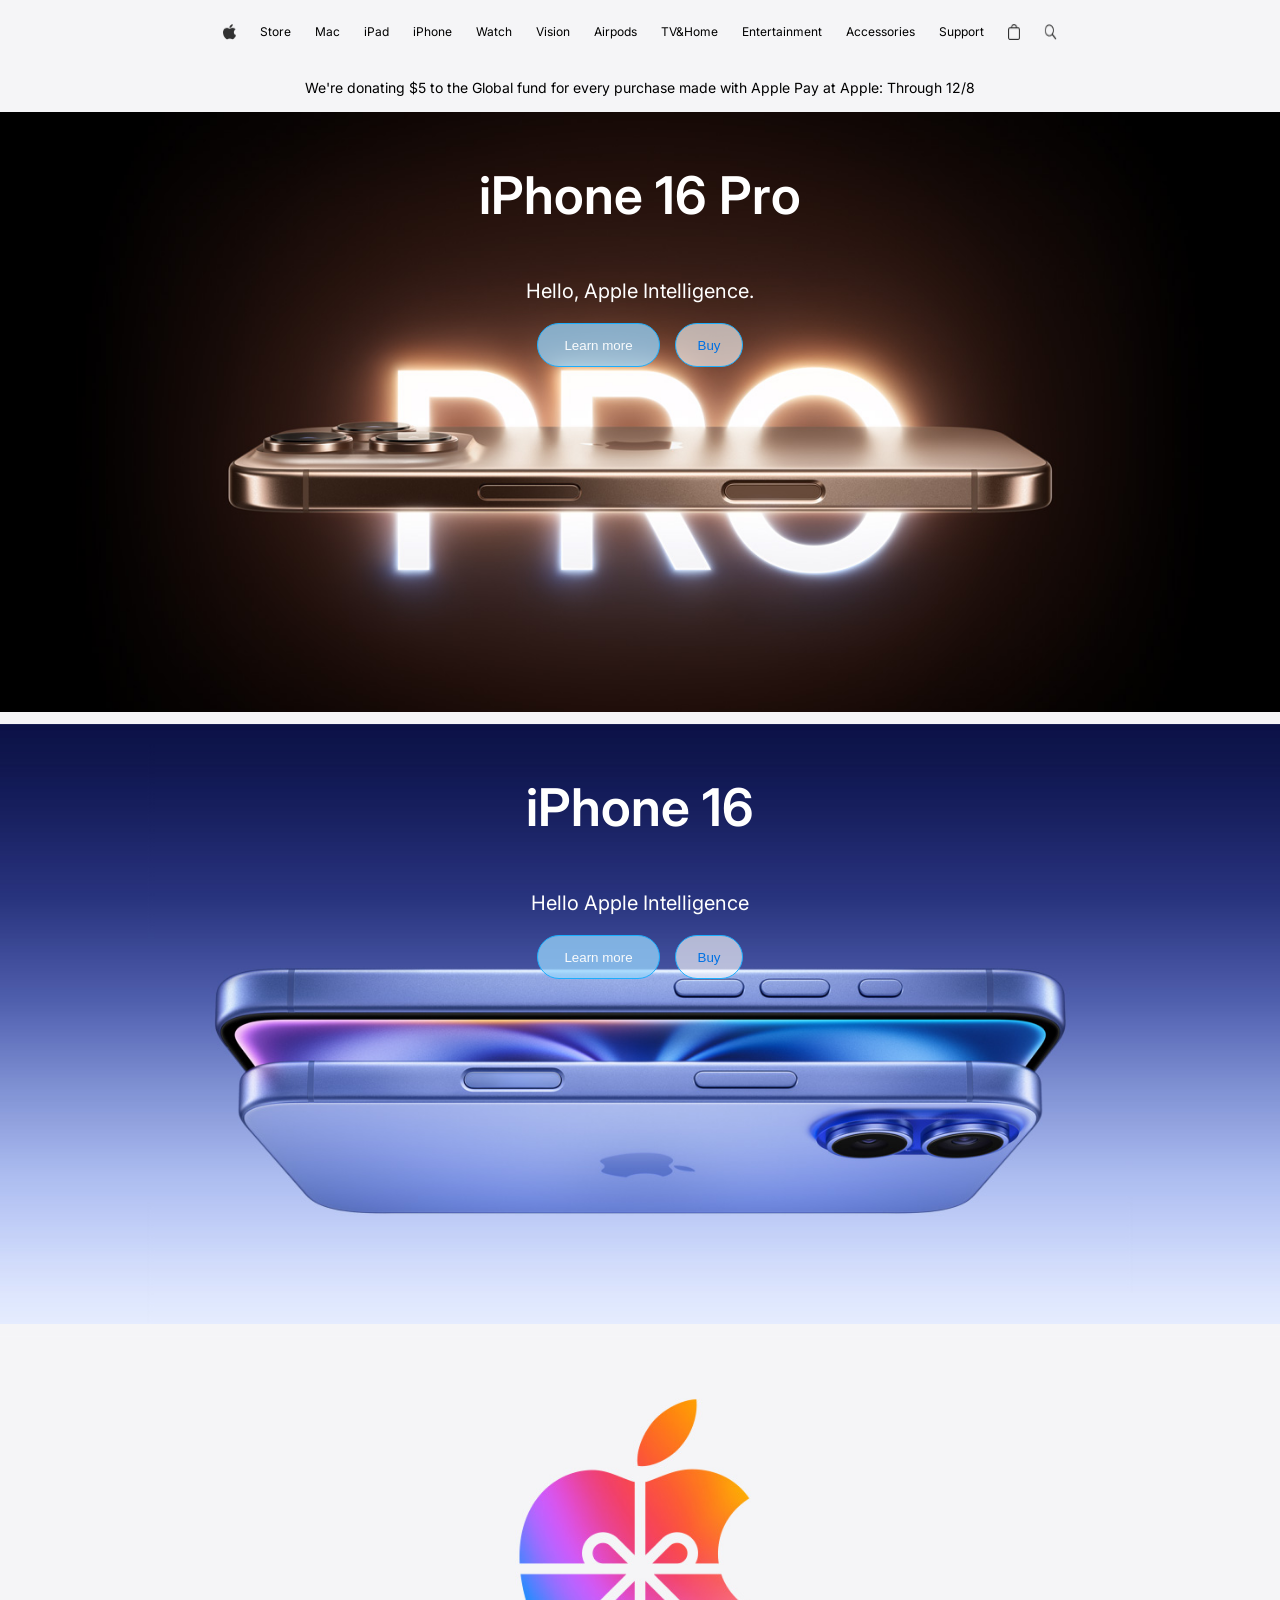
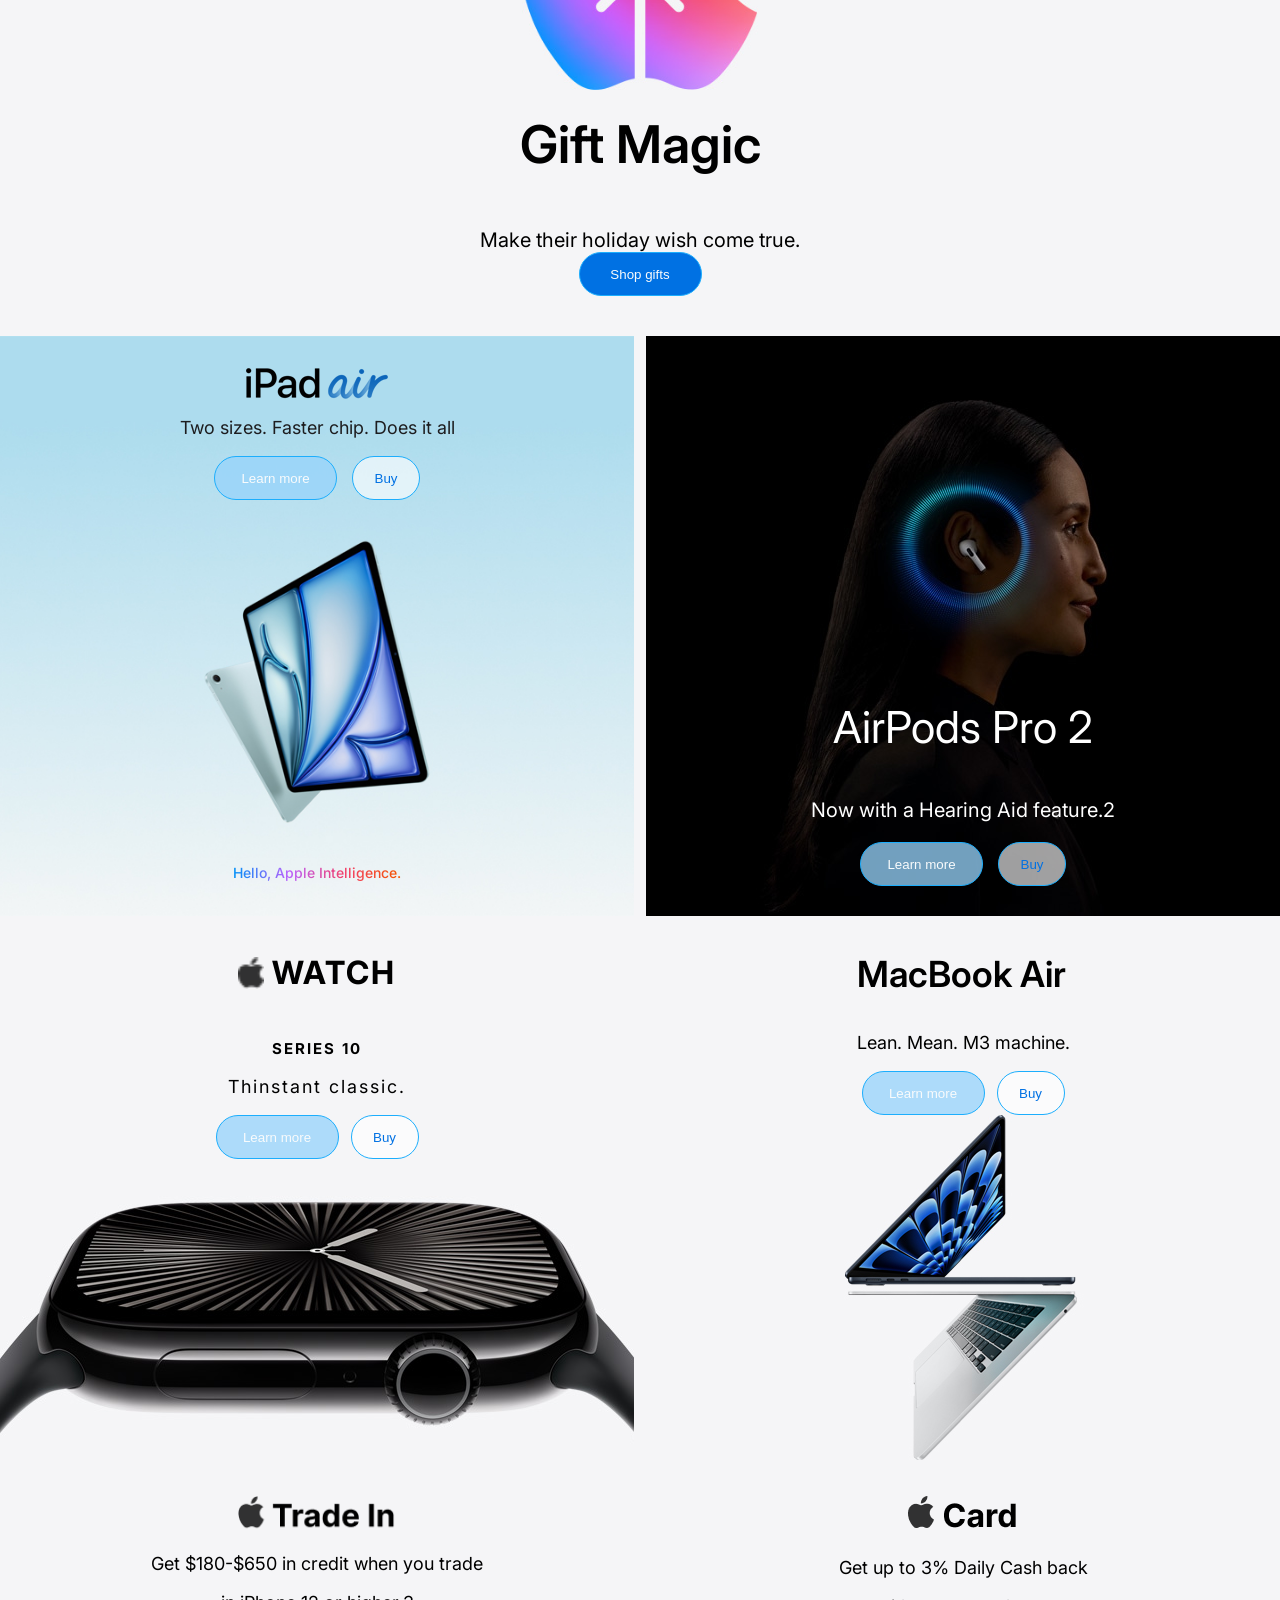
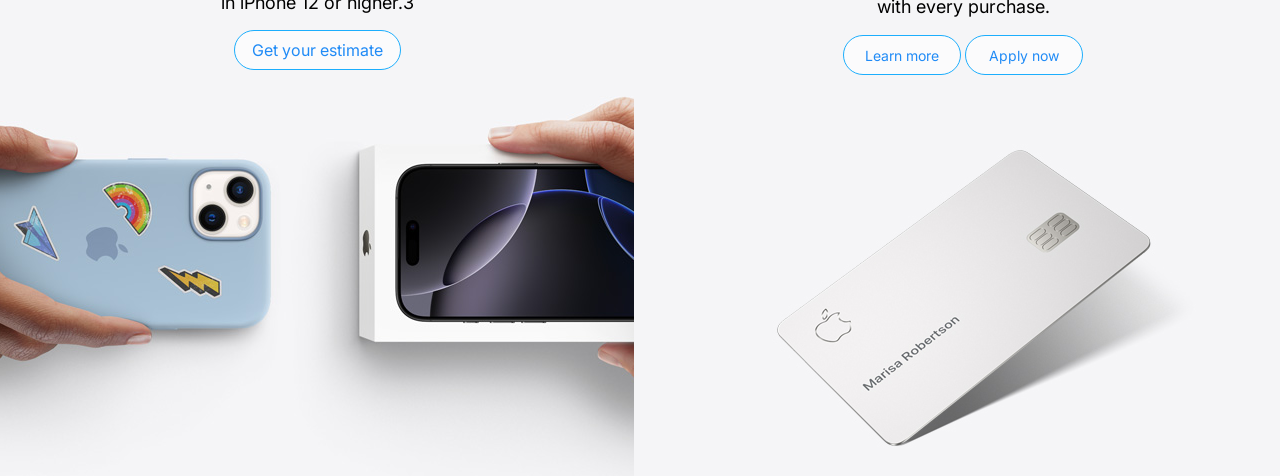
==== apple.html @ 01c6849f "first commit" ====
<!DOCTYPE html>
<html lang="en">
<head>
    <meta charset="UTF-8">
    <meta name="viewport" content="width=device-width, initial-scale=1.0">
    <title>Document</title>
    <link rel="stylesheet" href="./applestyle.css">
    <style>
        @import url('https://fonts.googleapis.com/css2?family=Inter:ital,opsz,wght@0,14..32,100..900;1,14..32,100..900&display=swap');
    </style>
</head>
<body>
    <div id="container">
        <div class="starara">
            <div class="header">
                <img src="./Vector (2).png" alt="" class="header-icons">
                <p>Store</p>
                <p>Mac</p>
                <p>iPad</p>
                <p>iPhone</p>
                <p>Watch</p>
                <p>Vision</p>
                <p>Airpods</p>
                <p>TV&Home</p>
                <p>Entertainment</p>
                <p>Accessories</p>
                <p>Support</p>
                <img src="./Vector (1).png" alt=""class="header-icons">
                <img src="./Vector.png" alt=""class="header-icons">
            </div>
            <div class="header second">
                <p>We're donating $5 to the Global fund for every purchase made with Apple Pay at Apple: Through 12/8</p>
            </div>
        </div>
        <div class="ip16pro">
            <div id="pro-text1">
                <p>iPhone 16 Pro</p>
                <p class="lil-text1">Hello, Apple Intelligence.</p>
            </div>
            <div class="buttons">            
                <button class="button learn">Learn more</button>
                <button class="button buy">Buy</button>
            </div>
        </div>
        <div class="iphone16">
            <div id="iphone-text">
                <p>iPhone 16</p>
                <p class="lil-text1">Hello Apple Intelligence</p>
            </div>
             <div class="buttons">            
                <button class="button learn">Learn more</button>
                <button class="button buy">Buy</button>
            </div>
        </div>
        <div class="gift-apple">
            <div id="gif-text">
                <p>Gift Magic</p>
                <p class="lil-text1">Make their holiday wish come true.</p>
            </div>
            <div class="buttons">
                <button class="button shop">Shop gifts</button>
            </div>
        </div>
        <div class="two-backs">
            <div class="ipadair1">
                <div class="ipadair2">
                    <img src="./82056e736323cf0572d699bc8aa4af98525a979a.png" alt="" id="ipadair-pic">                    
                    <p class="padair-text">Two sizes. Faster chip. Does it all</p>
                </div>
                <div class="buttons detail1">            
                    <button class="button learn">Learn more</button>
                    <button class="button buy">Buy</button>
                </div>
                <div class="padair-text colorful">
                    <p>Hello, Apple Intelligence.</p>
                </div>
            </div>
            <div class="airpod-pro2">
                <div class="pod text">
                    <p>AirPods Pro 2</p>
                    <p class="lil-text1">Now with a Hearing Aid feature.2</p>
                </div>
                <div class="buttons airpod">            
                    <button class="button learn">Learn more</button>
                    <button class="button buy">Buy</button>
                </div>
            </div>
        </div>
        <div class="twobacks2">
            <div class="watch1">
                <div class="watch-text">
                    <div class="watch-header-text">
                        <img src="./Vector (2).png" alt="" class="watch-icon">
                        <p class="watch-bold">WATCH</p>
                    </div>
                    <p id="series">SERIES 10</p>
                    <p>Thinstant classic.</p>
                </div>
                <div class="buttons-watch1">            
                    <button class="button learn">Learn more</button>
                    <button class="button buy">Buy</button>
                </div>
            </div>
            <div class="mac-air1">
                <div class="mac-air1-text">
                    <p>MacBook Air</p>
                    <p id="lil-text2">Lean. Mean. M3 machine.</p>
                </div>
                <div class="buttons-mac-air1">            
                    <button class="button learn">Learn more</button>
                    <button class="button buy">Buy</button>
                </div>
            </div>
        </div>
        <div class="twobacks3">
            <div class="trade">
                    <img src="./Frame 3.png" alt="" id="trade-pic">
                    <p id="text-trade">Get $180-$650 in credit when you trade 
                    <p id="text-trade2">in iPhone 12 or higher.3</p>
                    </p>
                <button class="button-trade">Get your estimate</button> 
            </div>
            <div class="card">
                <div class="card-text">
                    <img src="./Frame 4.png" alt="">
                    <p id="card-text1">Get up to 3% Daily Cash back 
                        <p id="card-text2">with every purchase.</p>
                    </p>
                </div>
                <div class="buttons-card">
                    <button class="fuck">Learn more</button>
                    <button class="fuck">Apply now</button>
                </div>
            </div>
        </div>
        
    </div>
    
</body>
</html>
---- applestyle.css ----
body{
    margin: 0px;
  }
#container{
    width: 100%;
    /* height: 44px; */
    background-color: #f5f5f7;
}
.header {
    font-family: "Inter", sans-serif;
    color: #000;
    font-size: 12px;
    line-height: 40px;
    display: flex;
    align-items: center;
    align-content: start;
    gap: 24px;
    justify-content: center;
    }
.header-icons {
    height: 15.94px;
    width: 12.97px;

}
.second {
    font-size: 14px;
    font-weight: 400px;
    line-height: 20px;
    margin-top: 0px;
}

.ip16pro {
    width: 100%;
    height: 600px;
    /* line-height: 60px; */
    background-image: url("./Background.png");
    background-size: cover;
    background-position: center;
    display: flex;
    flex-direction: column;
    align-items: center;
    justify-content: start;
    gap: 20px;
    color: white;
}
#pro-text1{
    text-align: center;
    font-family: "Inter", sans-serif;
    font-size: 52px;
    font-weight: 600;
    margin: 0px;
}
.lil-text1 {
    font-size: 20px;
    font-weight: 400;
    margin: 0px;
}
.buttons{
    font-family: "Inter", sans-serif;
    font-size: 16px;
    display: flex;
    gap: 15px;
    
}

.button {
    width: 123px;
    height: 44px;
    border-radius: 22px;
    border: 1px solid rgb(28, 174, 253);
    background-color: rgba(255, 255, 255, 0.623);
    color: rgb(249, 251, 252);
    font-weight: 500;
    display: flex;
    flex-direction: column;
    align-items: center;
    justify-content: center;
    cursor: pointer;
    gap: 20px;
}
button:active {
    background-color: #2c2a7167;
}
.learn {
    background-color: #97d4fbc1;
}
.buy {
    width: 68px;
    height: 44px;
    color: #0071e3;
}
.iphone16 {
    width: 100%;
    height: 600px;
    /* line-height: 60px; */
    background-image: url("./6e2272f55593e27e01766f0a588a5585328895e1.jpg");
    background-size: cover;
    background-position: center;
    display: flex;
    flex-direction: column;
    align-items: center;
    justify-content: start;
    gap: 20px;
    margin-top: 12px;
}
#iphone-text {
    font-family: "Inter", sans-serif;
    text-align: center;
    color: white;
    font-size: 52px;
    font-weight: 600;
    margin: 0px;

}
.gift-apple {
    width: 100%;
    height: 600px;
    /* line-height: 60px; */
    background-image: url("./background3.jpg");
    background-size: cover;
    background-position: center;
    display: flex;
    flex-direction: column;
    align-items: center;
    justify-content: end;
    margin-top: 12px;
}
#gif-text {
    font-family: "Inter", sans-serif;
    text-align: center;
    color: black;
    font-size: 52px;
    font-weight: 600;
    margin: 0px;
}
.shop {
    background-color: #0071e3;
    margin-bottom: 40px;
}
.two-backs {
    display: flex;
    gap: 12px;
}
.ipadair1 {
    width: 100%;
    height: 580px;
    /* line-height: 60px; */
    background-image: url("./store.gadget6ipad.jpg");
    background-size: cover; 
    background-position: center;
    display: flex;
    justify-content: start;
    align-items: center;
    flex-direction: column;
    color: white;
}
.ipadair2{
    display: flex;
    justify-content: start;
    align-items: center;
    flex-direction: column;
    margin-top: 30px;
}
.padair-text {
    font-family: "Inter", sans-serif;
    font-size: 18px;
    font-weight: 400;
    color: #1d1d1f;
}
.colorful {
    font-size: 14px;
    font-weight: 500;
    margin-top: 350px;
    background: linear-gradient(90deg, #0090f7, #ba62fc, #f2416b, #f55600);
    -webkit-background-clip: text;
    background-clip: text;
    -webkit-text-fill-color: transparent;

}

.airpod-pro {
    font-size: 36px;
    font-weight: 600;
    font-family: "Inter", sans-serif;
}

.airpod-pro2 {
    width: 100%;
    height: 580px;
    background-image: url("./ff948cacd279c7a6da7b42f7259842d3eef7e869.jpg");
    background-size: cover;
    background-position: center;
    display: flex;
    flex-direction: column;
    align-items: center;
    justify-content: end;
    color: white;
}
.pod {
    display: flex;
    justify-content: end;
    align-content: center;
    align-items: center;
    flex-direction: column;
    font-family: "Inter", sans-serif;
    font-size: 44px;
}

.airpod {
    margin-bottom: 30px;
    margin-top: 20px;
}
.twobacks2 {
    display: flex;
    gap: 12px;
}
.watch1 {
    width: 100%;
    height: 580px;
    background-image: url(./iwatch.background.jpg);
    background-size: cover; 
    background-position: center;
    display: flex;
    justify-content: start;
    align-content: center;
    align-items: center;
    flex-direction: column;
    color: black;
    margin: 0px;
}
.mac-air1 {
    width: 100%;
    height: 580px;
    background-image: url(./mac.background.jpg);
    background-size: cover;
    background-position: center;
    display: flex;
    justify-content: start;
    align-items: center;
    flex-direction: column;
    color: #000;
    margin: 0px;
}
.watch-text {
    font-family: "Inter", sans-serif;
    font-size: 18px;
    font-weight: 400;
    letter-spacing: 2px;
    margin-top: 5px;
}
.watch-header-text{
    display: flex;
    flex-direction: row;
    font-family: "Inter", sans-serif;
    justify-content: center;
    align-items: center;
    align-content: start;
    font-size: 32px;
    font-weight: 700;
    gap: 8px;
}

.watch-icon {
    width: 26.35px;
    height: 32px;
}

.buttons-watch1, .buttons-mac-air1 {
    display: flex;
    align-items: center;
    gap: 12px;
}
#series {
    font-size: 15px;
    font-weight: 700;
    letter-spacing: 2px;
    display: flex;
    justify-content: center;
}
.mac-air1-text {
    font-family: "Inter", sans-serif;
    font-size: 36px;
    font-weight: 600;
}
#lil-text2 {
    font-size: 18px;
    font-weight: 400;
}
.twobacks3 {
    display: flex;
    gap: 12px
    ;
}
.trade {
    width: 100%;
    height: 580px;
    background-image: url(./card.jpg);
    background-position: center;
    background-size: cover;
    display: flex;
    justify-content: start;
    align-items: center;
    flex-direction: column;
    color: #000;
}
.card {
    width: 100%;
    height: 580px;
    background-image: url(./ip-ip.jpg);
    background-size: cover;
    background-position: center;
    display: flex;
    justify-content: start;
    align-items: center;
    flex-direction: column;
    color: #000;

}
#trade-child {
    display: flex;
    align-content: center;
    flex-direction: column;

}
#trade-pic {
    height: 39px; 
    margin: 0px;
}
#text-trade {
    font-size: 18px;
    font-weight: 400;
    font-family: "Inter", sans-serif;

}
    
#text-trade2 {
    font-size: 18px;
    font-weight: 400;
    font-family: "Inter", sans-serif;
    margin: 0px;
}
.card-text {
    font-size: 18px;
    font-weight: 400;
    font-family: "Inter", sans-serif;
}
#card-text1 {
    display: flex;
    justify-content: center;
}



#card-text2 {
    font-size: 18px;
    font-weight: 400;
    font-family: "Inter", sans-serif;
    display: flex;
    justify-content: center;
}
.button-trade {
    font-size: 16px;
    font-family: "Inter", sans-serif;
    height: 40px;
    width: 167px;
    border: 1px solid rgb(28, 174, 253);
    background-color: rgba(255, 255, 255, 0.623);
    color: rgb(32, 139, 246);
    border-radius: 999px;
    cursor: pointer;
    margin: -15px;
    
}

.fuck {
    width: 118px;
    height: 40px;
    font-size: 14px;
    font-family: "Inter", sans-serif;
    gap: 12px;
    border-radius: 999px;
    border: 1px solid rgb(28, 174, 253);
    background-color: rgba(255, 255, 255, 0.623);
    color: rgb(32,139, 246);
    cursor: pointer;
}
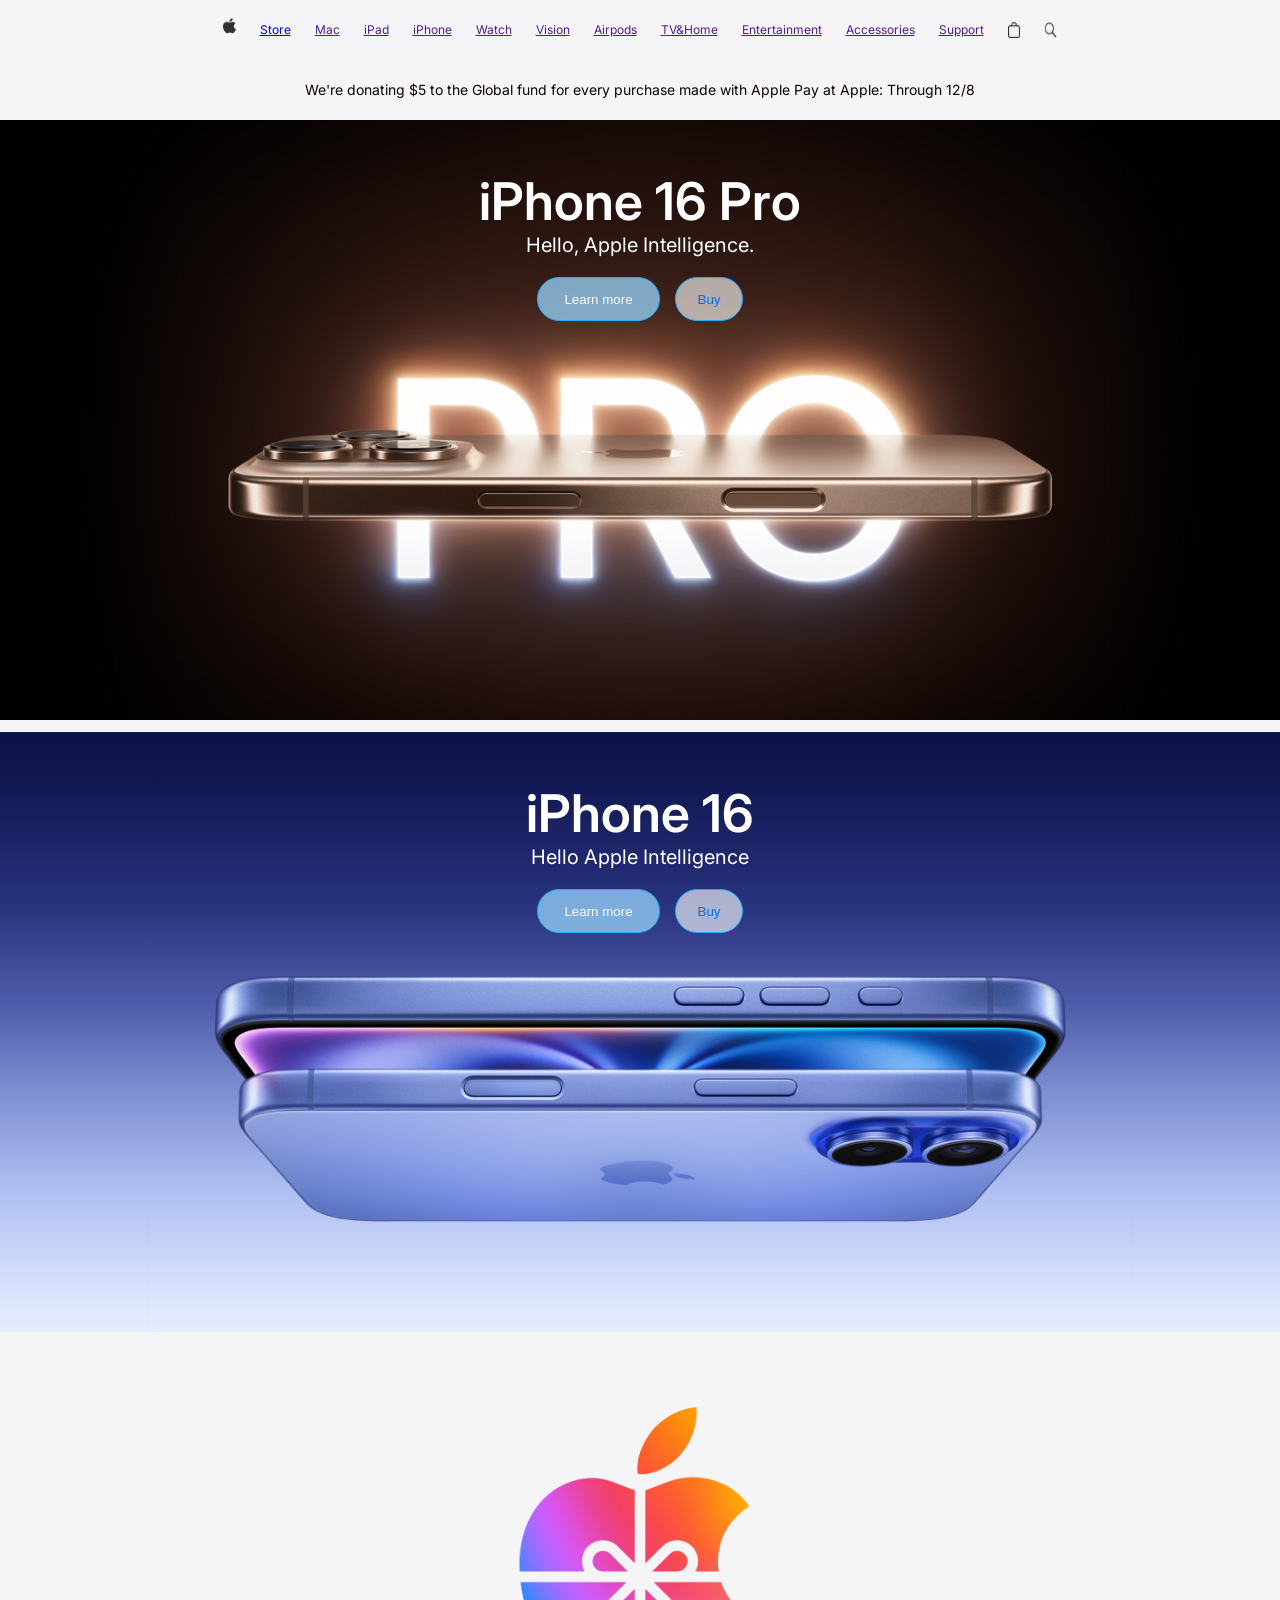
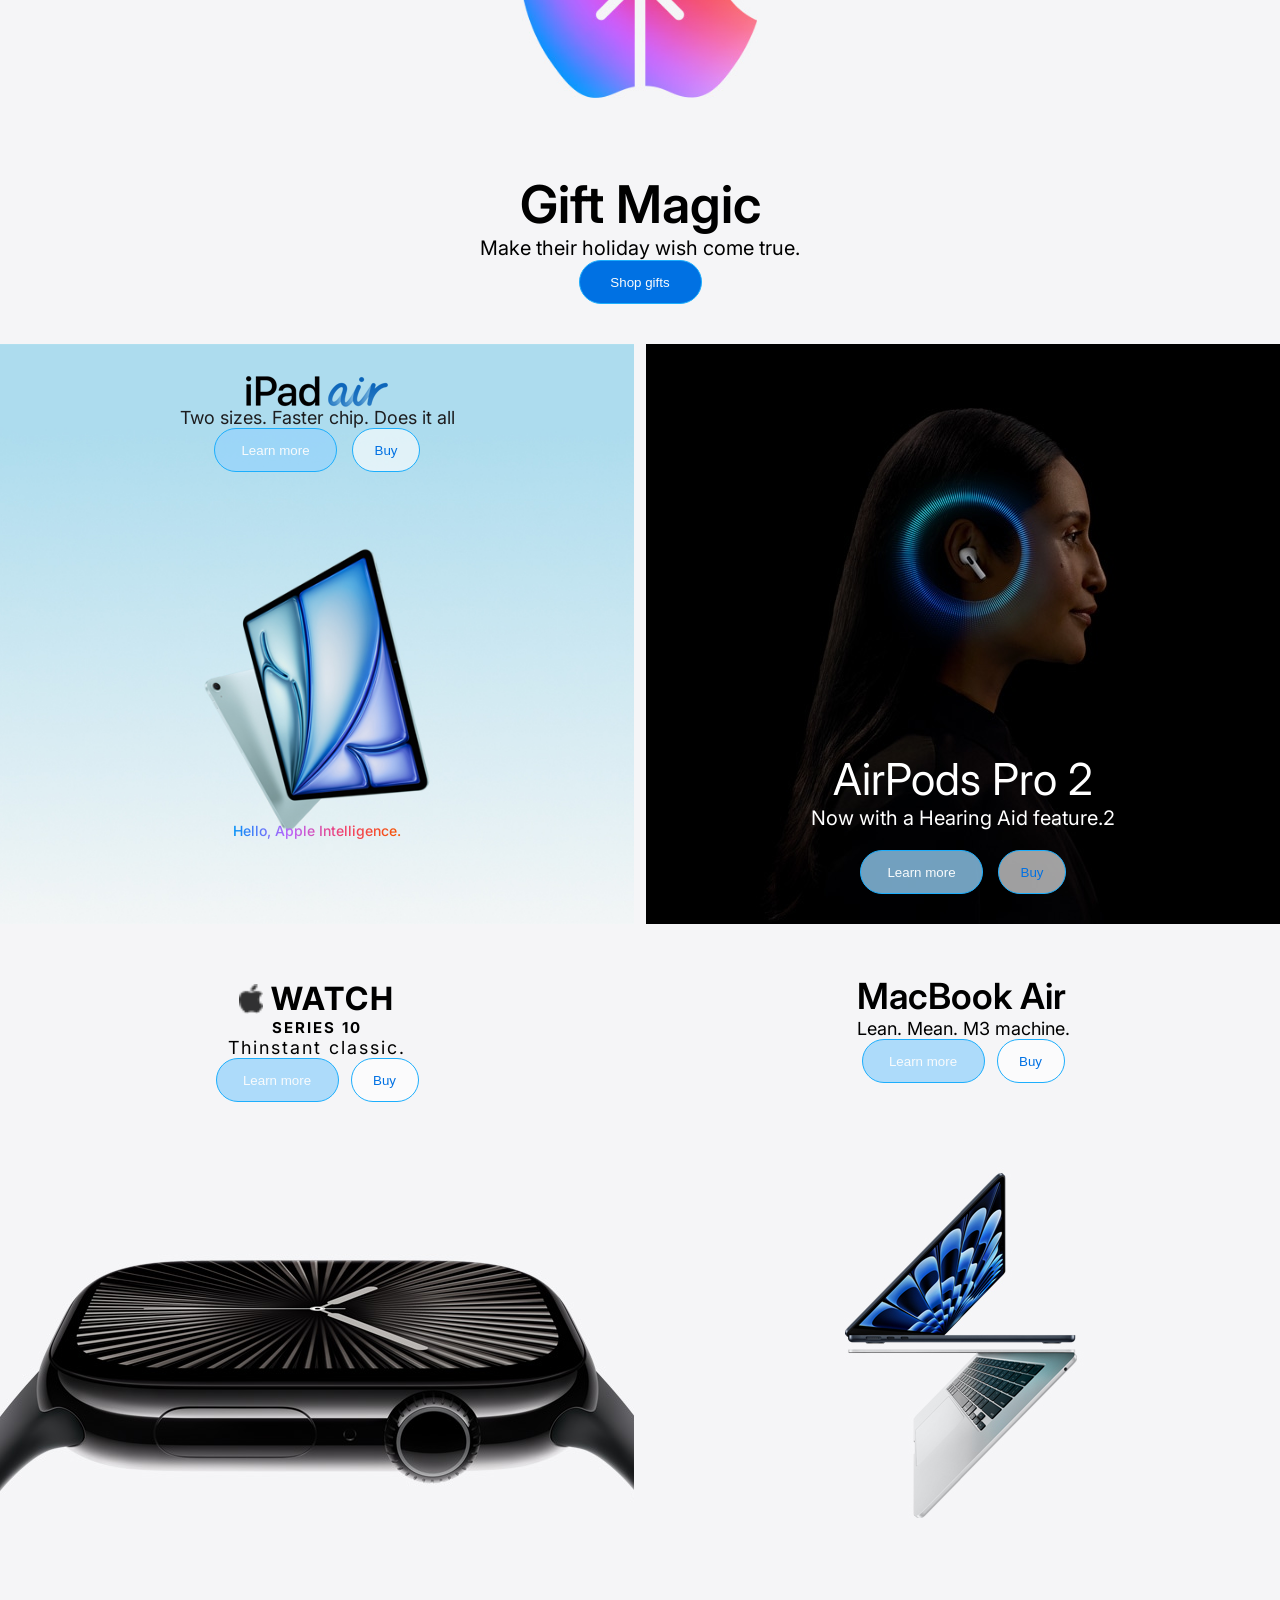
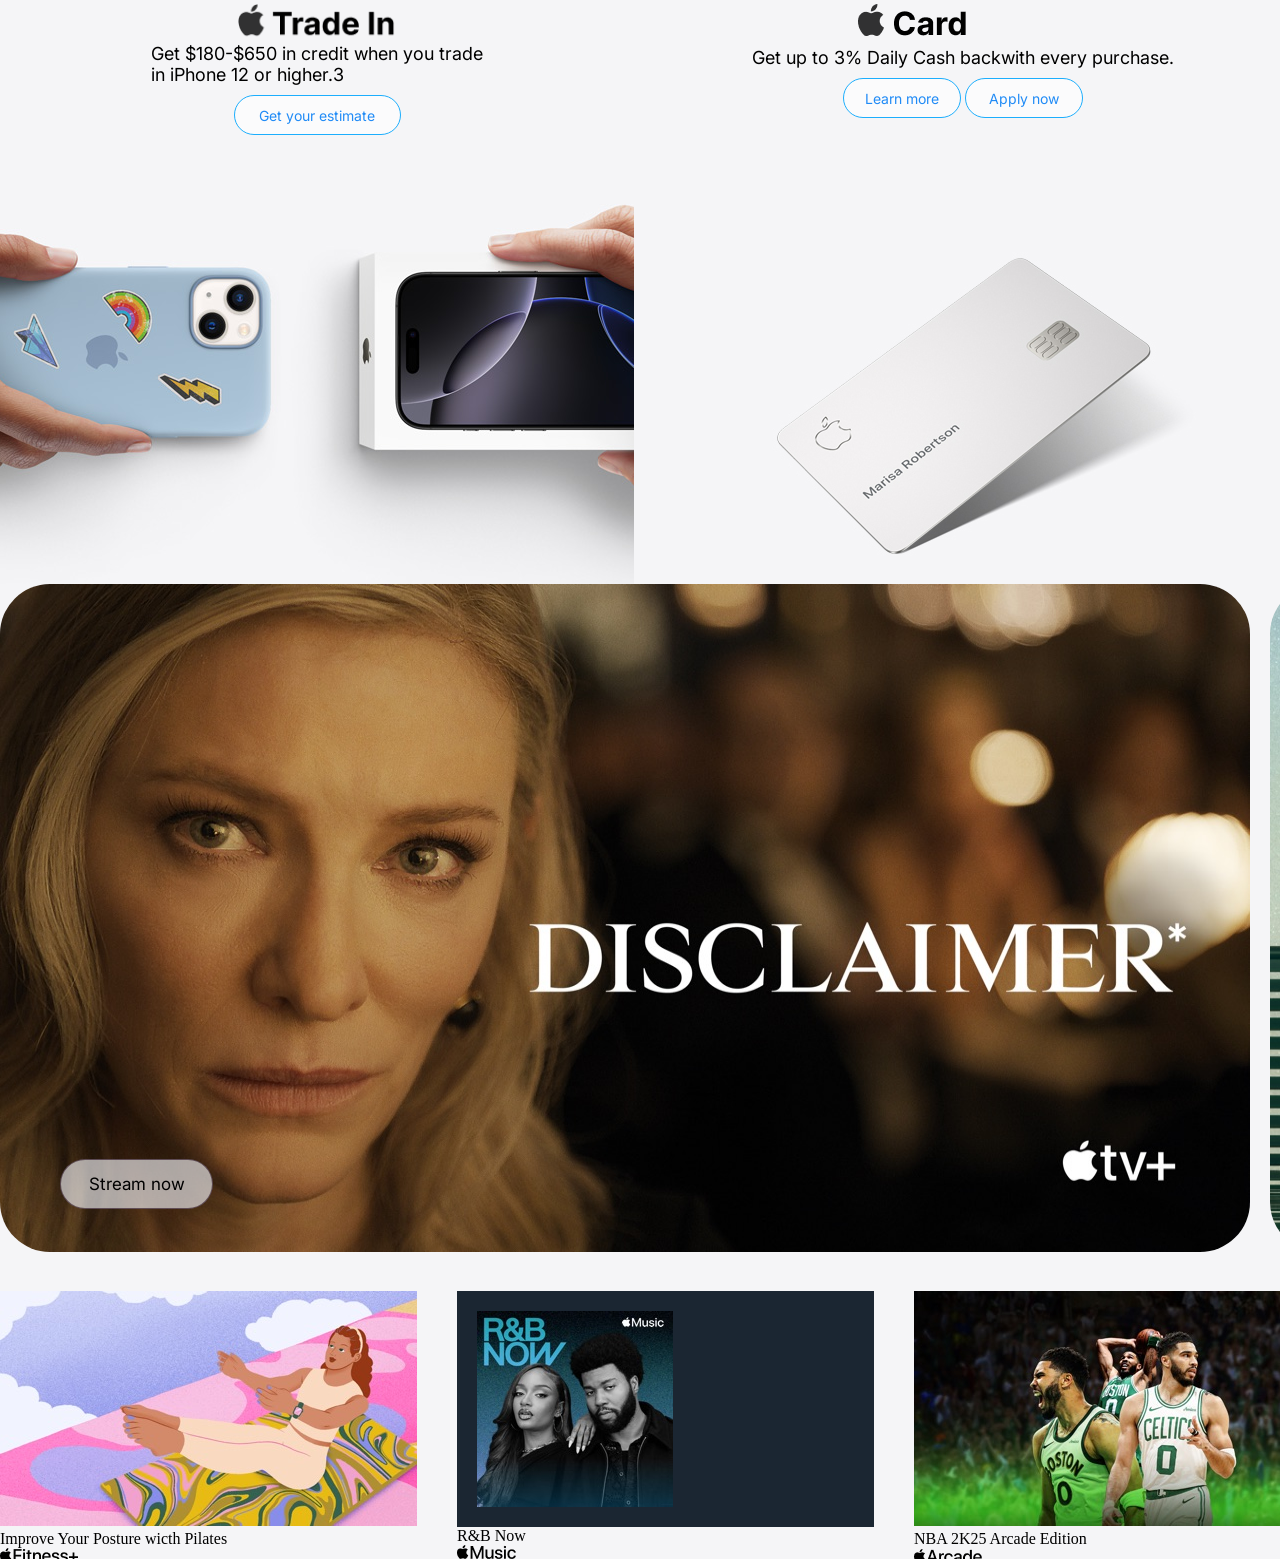
==== commit f43a9ba0: "za odoo ystoi oruulay" ====
--- a/apple.html
+++ b/apple.html
@@ -1,140 +1,265 @@
 <!DOCTYPE html>
 <html lang="en">
-<head>
-    <meta charset="UTF-8">
-    <meta name="viewport" content="width=device-width, initial-scale=1.0">
+  <head>
+    <meta charset="UTF-8" />
+    <meta name="viewport" content="width=device-width, initial-scale=1.0" />
     <title>Document</title>
-    <link rel="stylesheet" href="./applestyle.css">
+    <link rel="stylesheet" href="./applestyle.css" />
     <style>
-        @import url('https://fonts.googleapis.com/css2?family=Inter:ital,opsz,wght@0,14..32,100..900;1,14..32,100..900&display=swap');
+      @import url("https://fonts.googleapis.com/css2?family=Inter:ital,opsz,wght@0,14..32,100..900;1,14..32,100..900&display=swap");
     </style>
-</head>
-<body>
+  </head>
+  <body>
     <div id="container">
-        <div class="starara">
-            <div class="header">
-                <img src="./Vector (2).png" alt="" class="header-icons">
-                <p>Store</p>
-                <p>Mac</p>
-                <p>iPad</p>
-                <p>iPhone</p>
-                <p>Watch</p>
-                <p>Vision</p>
-                <p>Airpods</p>
-                <p>TV&Home</p>
-                <p>Entertainment</p>
-                <p>Accessories</p>
-                <p>Support</p>
-                <img src="./Vector (1).png" alt=""class="header-icons">
-                <img src="./Vector.png" alt=""class="header-icons">
-            </div>
-            <div class="header second">
-                <p>We're donating $5 to the Global fund for every purchase made with Apple Pay at Apple: Through 12/8</p>
-            </div>
-        </div>
-        <div class="ip16pro">
-            <div id="pro-text1">
-                <p>iPhone 16 Pro</p>
-                <p class="lil-text1">Hello, Apple Intelligence.</p>
-            </div>
-            <div class="buttons">            
+      <div class="starara">
+        <header class="header">
+          <nav class="header">
+            <a href=""
+              ><img src="./Vector (2).png" alt="" class="header-icons"
+            /></a>
+            <a href="./apple2.html">Store</a>
+            <a href="">Mac</a>
+            <a href="">iPad</a>
+            <a href="">iPhone</a>
+            <a href="">Watch</a>
+            <a href="">Vision</a>
+            <a href="">Airpods</a>
+            <a href="">TV&Home</a>
+            <a href="">Entertainment</a>
+            <a href="">Accessories</a>
+            <a href="">Support</a>
+            <img src="./Vector (1).png" alt="" class="header-icons" />
+            <img src="./Vector.png" alt="" class="header-icons" />
+          </nav>
+        </header>
+        <div class="header second">
+          <p>
+            We're donating $5 to the Global fund for every purchase made with
+            Apple Pay at Apple: Through 12/8
+          </p>
+        </div>
+      </div>
+      <div class="ip16pro">
+        <div id="pro-text1">
+          <p>iPhone 16 Pro</p>
+          <p class="lil-text1">Hello, Apple Intelligence.</p>
+        </div>
+        <div class="buttons">
+          <button class="button learn">Learn more</button>
+          <button class="button buy">Buy</button>
+        </div>
+      </div>
+      <div class="iphone16">
+        <div id="iphone-text">
+          <p>iPhone 16</p>
+          <p class="lil-text1">Hello Apple Intelligence</p>
+        </div>
+        <div class="buttons">
+          <button class="button learn">Learn more</button>
+          <button class="button buy">Buy</button>
+        </div>
+      </div>
+      <div class="gift-apple">
+        <div id="gif-text">
+          <p>Gift Magic</p>
+          <p class="lil-text1">Make their holiday wish come true.</p>
+        </div>
+        <div class="buttons">
+          <button class="button shop">Shop gifts</button>
+        </div>
+      </div>
+      <div class="two-backs">
+        <div class="ipadair1">
+          <div class="ipadair2">
+            <img
+              src="./82056e736323cf0572d699bc8aa4af98525a979a.png"
+              alt=""
+              id="ipadair-pic"
+            />
+            <p class="padair-text">Two sizes. Faster chip. Does it all</p>
+          </div>
+          <div class="buttons detail1">
+            <button class="button learn">Learn more</button>
+            <button class="button buy">Buy</button>
+          </div>
+          <div class="padair-text colorful">
+            <p>Hello, Apple Intelligence.</p>
+          </div>
+        </div>
+        <div class="airpod-pro2">
+          <div class="pod text">
+            <p>AirPods Pro 2</p>
+            <p class="lil-text1">Now with a Hearing Aid feature.2</p>
+          </div>
+          <div class="buttons airpod">
+            <button class="button learn">Learn more</button>
+            <button class="button buy">Buy</button>
+          </div>
+        </div>
+      </div>
+      <div class="twobacks2">
+        <div class="watch1">
+          <div class="watch-text">
+            <div class="watch-header-text">
+              <img src="./Vector (2).png" alt="" class="watch-icon" />
+              <p class="watch-bold">WATCH</p>
+            </div>
+            <p id="series">SERIES 10</p>
+            <p>Thinstant classic.</p>
+          </div>
+          <div class="buttons-watch1">
+            <button class="button learn">Learn more</button>
+            <button class="button buy">Buy</button>
+          </div>
+        </div>
+        <div class="mac-air1">
+          <div class="mac-air1-text">
+            <p>MacBook Air</p>
+            <p id="lil-text2">Lean. Mean. M3 machine.</p>
+          </div>
+          <div class="buttons-mac-air1">
+            <button class="button learn">Learn more</button>
+            <button class="button buy">Buy</button>
+          </div>
+        </div>
+      </div>
+      <div class="twobacks3">
+        <div class="trade">
+          <img src="./Frame 3.png" alt="" id="trade-pic" />
+          <div id="text-trade">
+            Get $180-$650 in credit when you trade
+
+            <p id="text-trade2">in iPhone 12 or higher.3</p>
+          </div>
+          <button class="button-trade">Get your estimate</button>
+        </div>
+        <div class="card">
+          <div class="card-text">
+            <img src="./Frame 4.png" alt="" />
+            <div id="card-text1">
+              Get up to 3% Daily Cash back
+              <p id="card-text2">with every purchase.</p>
+            </div>
+          </div>
+          <div class="buttons-card">
+            <button class="fuck">Learn more</button>
+            <button class="fuck">Apply now</button>
+          </div>
+        </div>
+      </div>
+      <!-- <div class="twobacks4">
+            <div class="business">
+                <p>Apple for Small Business</p>
+                <p id="liltext3">Hardware, software, and expert help - all in one place.</p>
                 <button class="button learn">Learn more</button>
-                <button class="button buy">Buy</button>
-            </div>
-        </div>
-        <div class="iphone16">
-            <div id="iphone-text">
-                <p>iPhone 16</p>
-                <p class="lil-text1">Hello Apple Intelligence</p>
-            </div>
-             <div class="buttons">            
-                <button class="button learn">Learn more</button>
-                <button class="button buy">Buy</button>
-            </div>
-        </div>
-        <div class="gift-apple">
-            <div id="gif-text">
-                <p>Gift Magic</p>
-                <p class="lil-text1">Make their holiday wish come true.</p>
-            </div>
-            <div class="buttons">
-                <button class="button shop">Shop gifts</button>
-            </div>
-        </div>
-        <div class="two-backs">
-            <div class="ipadair1">
-                <div class="ipadair2">
-                    <img src="./82056e736323cf0572d699bc8aa4af98525a979a.png" alt="" id="ipadair-pic">                    
-                    <p class="padair-text">Two sizes. Faster chip. Does it all</p>
+            </div>
+            <div class="carrier">
+                <p>Carrier deals at Apple</p>
+                <p id="liltext4">Get up to $1000 in credit on a new iPhone. 
+                    <p>Trade-in may be required.</p>
+                </p>
+                <button id="deal-button">Find your deal</button>
+            </div>
+        </div> -->
+      <div class="scroll-movies">
+        <div class="scroll-movie1">
+          <img src="./movie.png.jpg" alt="" class="movies" />
+          <div class="movie-genra">
+            <button class="movie-button">Stream now</button>
+            <p class="movie-button-text"><strong></strong></p>
+          </div>
+        </div>
+        <div class="scroll-movie1">
+          <img src="./movie1.png.jpg" alt="" class="movies" />
+
+          <div class="movie-genra">
+            <button class="movie-button">Stream now</button>
+            <p class="movie-button-text"><strong></strong></p>
+          </div>
+        </div>
+        <div class="scroll-movie1">
+          <img src="./movie2.jpg" alt="" class="movies" />
+          <div class="movie-genra">
+            <button class="movie-button">Stream now</button>
+            <p class="movie-button-text">
+              <strong>Drama · </strong> Saoirse Ronan stars in a wartime family
+              epic from director Steve McQueen.
+            </p>
+          </div>
+        </div>
+        <div class="scroll-movie1">
+          <img src="./movie3.jpg" alt="" class="movies" />
+          <div class="movie-genra">
+            <button class="movie-button">Stream now</button>
+            <p class="movie-button-text">
+              <strong>Comedy · </strong> Will they make history...or fake it?
+            </p>
+          </div>
+        </div>
+        <div class="scroll-movie1">
+          <img src="./movie4.jpg" alt="" class="movies" />
+          <div class="movie-genra">
+            <button class="movie-button">Stream now</button>
+            <p class="movie-button-text"><strong></strong></p>
+          </div>
+        </div>
+      </div>
+      <div class="scroll-photos">
+        <div id="photos">
+          <div id="photos-all">
+            <div class="image">
+              <img src="./footer1.jpg" alt="" />
+              <div class="lilpic-text">
+                <p>Improve Your Posture wicth Pilates</p>
+                <img src="./Vectorfit.png" alt="" />
+              </div>
+            </div>
+            <div class="image">
+              <div class="footer-detail-first">
+                <img src="./footer2.jpg" alt="" class="lilphoto" />
+              </div>
+              <div class="lilpic-text">
+                <p>R&B Now</p>
+                <img src="./Vectormusic.png" alt="" />
+              </div>
+            </div>
+            <div class="image">
+              <img src="./footer3.jpg" alt="" />
+              <div class="lilpic-text">
+                <p>NBA 2K25 Arcade Edition</p>
+                <img src="./Vectorarcade.png" alt="" />
+              </div>
+            </div>
+            <div class="image">
+              <img src="./footer4.jpg" alt="" />
+              <div class="lilpic-text">
+                <p>Strength with Kim</p>
+                <img src="./Vectorfit+.png" alt="" />
+              </div>
+            </div>
+            <div class="image">
+              <div class="footer-detail-second">
+                <img src="./footer5.jpg" alt="" class="lilphoto" />
+                <div class="lilpic-text">
+                  <p>Good music.</p>
+                  <img src="./Vectormusic.png" alt="" />
                 </div>
-                <div class="buttons detail1">            
-                    <button class="button learn">Learn more</button>
-                    <button class="button buy">Buy</button>
-                </div>
-                <div class="padair-text colorful">
-                    <p>Hello, Apple Intelligence.</p>
-                </div>
-            </div>
-            <div class="airpod-pro2">
-                <div class="pod text">
-                    <p>AirPods Pro 2</p>
-                    <p class="lil-text1">Now with a Hearing Aid feature.2</p>
-                </div>
-                <div class="buttons airpod">            
-                    <button class="button learn">Learn more</button>
-                    <button class="button buy">Buy</button>
-                </div>
-            </div>
-        </div>
-        <div class="twobacks2">
-            <div class="watch1">
-                <div class="watch-text">
-                    <div class="watch-header-text">
-                        <img src="./Vector (2).png" alt="" class="watch-icon">
-                        <p class="watch-bold">WATCH</p>
-                    </div>
-                    <p id="series">SERIES 10</p>
-                    <p>Thinstant classic.</p>
-                </div>
-                <div class="buttons-watch1">            
-                    <button class="button learn">Learn more</button>
-                    <button class="button buy">Buy</button>
-                </div>
-            </div>
-            <div class="mac-air1">
-                <div class="mac-air1-text">
-                    <p>MacBook Air</p>
-                    <p id="lil-text2">Lean. Mean. M3 machine.</p>
-                </div>
-                <div class="buttons-mac-air1">            
-                    <button class="button learn">Learn more</button>
-                    <button class="button buy">Buy</button>
-                </div>
-            </div>
-        </div>
-        <div class="twobacks3">
-            <div class="trade">
-                    <img src="./Frame 3.png" alt="" id="trade-pic">
-                    <p id="text-trade">Get $180-$650 in credit when you trade 
-                    <p id="text-trade2">in iPhone 12 or higher.3</p>
-                    </p>
-                <button class="button-trade">Get your estimate</button> 
-            </div>
-            <div class="card">
-                <div class="card-text">
-                    <img src="./Frame 4.png" alt="">
-                    <p id="card-text1">Get up to 3% Daily Cash back 
-                        <p id="card-text2">with every purchase.</p>
-                    </p>
-                </div>
-                <div class="buttons-card">
-                    <button class="fuck">Learn more</button>
-                    <button class="fuck">Apply now</button>
-                </div>
-            </div>
-        </div>
-        
+              </div>
+            </div>
+            <!-- <div class="image">
+              <img src="./footer6.jpg" alt="" />
+              <div class="lilpic-text">
+                <img src="./Vectorfit+.png" alt="" />
+              </div>
+            </div> -->
+            <div class="image">
+              <div class="footer-detail-third">
+                <img src="./footer7.jpg" alt="" class="lilphoto" />
+              </div>
+            </div>
+          </div>
+        </div>
+      </div>
     </div>
-    
-</body>
-</html>+  </body>
+</html>
--- a/applestyle.css
+++ b/applestyle.css
@@ -1,387 +1,483 @@
-
-body{
-    margin: 0px;
-  }
-#container{
-    width: 100%;
-    /* height: 44px; */
-    background-color: #f5f5f7;
+* {
+  margin: 0px;
+}
+#container {
+  width: 100%;
+  /* height: 44px; */
+  background-color: #f5f5f7;
 }
 .header {
-    font-family: "Inter", sans-serif;
-    color: #000;
-    font-size: 12px;
-    line-height: 40px;
-    display: flex;
-    align-items: center;
-    align-content: start;
-    gap: 24px;
-    justify-content: center;
-    }
+  font-family: "Inter", sans-serif;
+  color: #0f0000;
+  font-size: 12px;
+  line-height: 40px;
+  display: flex;
+  align-items: center;
+  align-content: center;
+  gap: 24px;
+  justify-content: center;
+  height: 60px;
+}
 .header-icons {
-    height: 15.94px;
-    width: 12.97px;
-
+  height: 15.94px;
+  width: 12.97px;
 }
 .second {
-    font-size: 14px;
-    font-weight: 400px;
-    line-height: 20px;
-    margin-top: 0px;
+  font-size: 14px;
+  font-weight: 400px;
+  line-height: 20px;
+  margin-top: 0px;
 }
 
 .ip16pro {
-    width: 100%;
-    height: 600px;
-    /* line-height: 60px; */
-    background-image: url("./Background.png");
-    background-size: cover;
-    background-position: center;
-    display: flex;
-    flex-direction: column;
-    align-items: center;
-    justify-content: start;
-    gap: 20px;
-    color: white;
-}
-#pro-text1{
-    text-align: center;
-    font-family: "Inter", sans-serif;
-    font-size: 52px;
-    font-weight: 600;
-    margin: 0px;
+  width: 100%;
+  height: 600px;
+  /* line-height: 60px; */
+  background-image: url("./Background.png");
+  background-size: cover;
+  background-position: center;
+  display: flex;
+  flex-direction: column;
+  align-items: center;
+  justify-content: start;
+  gap: 20px;
+  color: white;
+}
+#pro-text1 {
+  text-align: center;
+  font-family: "Inter", sans-serif;
+  font-size: 52px;
+  font-weight: 600;
+  margin: 0px;
+  margin-top: 50px;
 }
 .lil-text1 {
-    font-size: 20px;
-    font-weight: 400;
-    margin: 0px;
-}
-.buttons{
-    font-family: "Inter", sans-serif;
-    font-size: 16px;
-    display: flex;
-    gap: 15px;
-    
+  font-size: 20px;
+  font-weight: 400;
+  margin: 0px;
+}
+.buttons {
+  font-family: "Inter", sans-serif;
+  font-size: 16px;
+  display: flex;
+  gap: 15px;
 }
 
 .button {
-    width: 123px;
-    height: 44px;
-    border-radius: 22px;
-    border: 1px solid rgb(28, 174, 253);
-    background-color: rgba(255, 255, 255, 0.623);
-    color: rgb(249, 251, 252);
-    font-weight: 500;
-    display: flex;
-    flex-direction: column;
-    align-items: center;
-    justify-content: center;
-    cursor: pointer;
-    gap: 20px;
+  width: 123px;
+  height: 44px;
+  border-radius: 22px;
+  border: 1px solid rgb(28, 174, 253);
+  background-color: rgba(255, 255, 255, 0.623);
+  color: rgb(249, 251, 252);
+  font-weight: 500;
+  display: flex;
+  flex-direction: column;
+  align-items: center;
+  justify-content: center;
+  cursor: pointer;
+  gap: 20px;
 }
 button:active {
-    background-color: #2c2a7167;
+  background-color: #348aa073;
 }
 .learn {
-    background-color: #97d4fbc1;
+  background-color: #97d4fbc1;
 }
 .buy {
-    width: 68px;
-    height: 44px;
-    color: #0071e3;
+  width: 68px;
+  height: 44px;
+  color: #0071e3;
 }
 .iphone16 {
-    width: 100%;
-    height: 600px;
-    /* line-height: 60px; */
-    background-image: url("./6e2272f55593e27e01766f0a588a5585328895e1.jpg");
-    background-size: cover;
-    background-position: center;
-    display: flex;
-    flex-direction: column;
-    align-items: center;
-    justify-content: start;
-    gap: 20px;
-    margin-top: 12px;
+  width: 100%;
+  height: 600px;
+  /* line-height: 60px; */
+  background-image: url("./6e2272f55593e27e01766f0a588a5585328895e1.jpg");
+  background-size: cover;
+  background-position: center;
+  display: flex;
+  flex-direction: column;
+  align-items: center;
+  justify-content: start;
+  gap: 20px;
+  margin-top: 12px;
 }
 #iphone-text {
-    font-family: "Inter", sans-serif;
-    text-align: center;
-    color: white;
-    font-size: 52px;
-    font-weight: 600;
-    margin: 0px;
-
+  font-family: "Inter", sans-serif;
+  text-align: center;
+  color: white;
+  font-size: 52px;
+  font-weight: 600;
+  margin: 0px;
+  margin-top: 50px;
 }
 .gift-apple {
-    width: 100%;
-    height: 600px;
-    /* line-height: 60px; */
-    background-image: url("./background3.jpg");
-    background-size: cover;
-    background-position: center;
-    display: flex;
-    flex-direction: column;
-    align-items: center;
-    justify-content: end;
-    margin-top: 12px;
+  width: 100%;
+  height: 600px;
+  /* line-height: 60px; */
+  background-image: url("./background3.jpg");
+  background-size: cover;
+  background-position: center;
+  display: flex;
+  flex-direction: column;
+  align-items: center;
+  justify-content: end;
+  margin-top: 12px;
 }
 #gif-text {
-    font-family: "Inter", sans-serif;
-    text-align: center;
-    color: black;
-    font-size: 52px;
-    font-weight: 600;
-    margin: 0px;
+  font-family: "Inter", sans-serif;
+  text-align: center;
+  color: black;
+  font-size: 52px;
+  font-weight: 600;
+  margin: 0px;
+  gap: 20px;
 }
 .shop {
-    background-color: #0071e3;
-    margin-bottom: 40px;
+  background-color: #0071e3;
+  margin-bottom: 40px;
 }
 .two-backs {
-    display: flex;
-    gap: 12px;
+  display: flex;
+  gap: 12px;
 }
 .ipadair1 {
-    width: 100%;
-    height: 580px;
-    /* line-height: 60px; */
-    background-image: url("./store.gadget6ipad.jpg");
-    background-size: cover; 
-    background-position: center;
-    display: flex;
-    justify-content: start;
-    align-items: center;
-    flex-direction: column;
-    color: white;
-}
-.ipadair2{
-    display: flex;
-    justify-content: start;
-    align-items: center;
-    flex-direction: column;
-    margin-top: 30px;
+  width: 100%;
+  height: 580px;
+  /* line-height: 60px; */
+  background-image: url("./store.gadget6ipad.jpg");
+  background-size: cover;
+  background-position: center;
+  display: flex;
+  justify-content: start;
+  align-items: center;
+  flex-direction: column;
+  color: white;
+}
+.ipadair2 {
+  display: flex;
+  justify-content: start;
+  align-items: center;
+  flex-direction: column;
+  margin-top: 30px;
 }
 .padair-text {
-    font-family: "Inter", sans-serif;
-    font-size: 18px;
-    font-weight: 400;
-    color: #1d1d1f;
+  font-family: "Inter", sans-serif;
+  font-size: 18px;
+  font-weight: 400;
+  color: #1d1d1f;
 }
 .colorful {
-    font-size: 14px;
-    font-weight: 500;
-    margin-top: 350px;
-    background: linear-gradient(90deg, #0090f7, #ba62fc, #f2416b, #f55600);
-    -webkit-background-clip: text;
-    background-clip: text;
-    -webkit-text-fill-color: transparent;
-
+  font-size: 14px;
+  font-weight: 500;
+  margin-top: 350px;
+  background: linear-gradient(90deg, #0090f7, #ba62fc, #f2416b, #f55600);
+  -webkit-background-clip: text;
+  background-clip: text;
+  -webkit-text-fill-color: transparent;
 }
 
 .airpod-pro {
-    font-size: 36px;
-    font-weight: 600;
-    font-family: "Inter", sans-serif;
+  font-size: 36px;
+  font-weight: 600;
+  font-family: "Inter", sans-serif;
 }
 
 .airpod-pro2 {
-    width: 100%;
-    height: 580px;
-    background-image: url("./ff948cacd279c7a6da7b42f7259842d3eef7e869.jpg");
-    background-size: cover;
-    background-position: center;
-    display: flex;
-    flex-direction: column;
-    align-items: center;
-    justify-content: end;
-    color: white;
+  width: 100%;
+  height: 580px;
+  background-image: url("./ff948cacd279c7a6da7b42f7259842d3eef7e869.jpg");
+  background-size: cover;
+  background-position: center;
+  display: flex;
+  flex-direction: column;
+  align-items: center;
+  justify-content: end;
+  color: white;
 }
 .pod {
-    display: flex;
-    justify-content: end;
-    align-content: center;
-    align-items: center;
-    flex-direction: column;
-    font-family: "Inter", sans-serif;
-    font-size: 44px;
+  display: flex;
+  justify-content: end;
+  align-content: center;
+  align-items: center;
+  flex-direction: column;
+  font-family: "Inter", sans-serif;
+  font-size: 44px;
 }
 
 .airpod {
-    margin-bottom: 30px;
-    margin-top: 20px;
+  margin-bottom: 30px;
+  margin-top: 20px;
 }
 .twobacks2 {
-    display: flex;
-    gap: 12px;
+  display: flex;
+  gap: 12px;
 }
 .watch1 {
-    width: 100%;
-    height: 580px;
-    background-image: url(./iwatch.background.jpg);
-    background-size: cover; 
-    background-position: center;
-    display: flex;
-    justify-content: start;
-    align-content: center;
-    align-items: center;
-    flex-direction: column;
-    color: black;
-    margin: 0px;
+  width: 100%;
+  height: 580px;
+  background-image: url(./iwatch.background.jpg);
+  background-size: cover;
+  background-position: center;
+  display: flex;
+  justify-content: start;
+  align-content: center;
+  align-items: center;
+  flex-direction: column;
+  color: black;
+  margin: 0px;
+  margin-top: 50px;
 }
 .mac-air1 {
-    width: 100%;
-    height: 580px;
-    background-image: url(./mac.background.jpg);
-    background-size: cover;
-    background-position: center;
-    display: flex;
-    justify-content: start;
-    align-items: center;
-    flex-direction: column;
-    color: #000;
-    margin: 0px;
+  width: 100%;
+  height: 580px;
+  background-image: url(./mac.background.jpg);
+  background-size: cover;
+  background-position: center;
+  display: flex;
+  justify-content: start;
+  align-items: center;
+  flex-direction: column;
+  color: #000;
+  margin: 0px;
+  margin-top: 50px;
 }
 .watch-text {
-    font-family: "Inter", sans-serif;
-    font-size: 18px;
-    font-weight: 400;
-    letter-spacing: 2px;
-    margin-top: 5px;
-}
-.watch-header-text{
-    display: flex;
-    flex-direction: row;
-    font-family: "Inter", sans-serif;
-    justify-content: center;
-    align-items: center;
-    align-content: start;
-    font-size: 32px;
-    font-weight: 700;
-    gap: 8px;
+  font-family: "Inter", sans-serif;
+  font-size: 18px;
+  font-weight: 400;
+  letter-spacing: 2px;
+  margin-top: 5px;
+}
+.watch-header-text {
+  display: flex;
+  flex-direction: row;
+  font-family: "Inter", sans-serif;
+  justify-content: center;
+  align-items: center;
+  align-content: start;
+  font-size: 32px;
+  font-weight: 700;
+  gap: 8px;
 }
 
 .watch-icon {
-    width: 26.35px;
-    height: 32px;
-}
-
-.buttons-watch1, .buttons-mac-air1 {
-    display: flex;
-    align-items: center;
-    gap: 12px;
+  width: 24.35px;
+  height: 30px;
+}
+
+.buttons-watch1,
+.buttons-mac-air1 {
+  display: flex;
+  align-items: center;
+  gap: 12px;
 }
 #series {
-    font-size: 15px;
-    font-weight: 700;
-    letter-spacing: 2px;
-    display: flex;
-    justify-content: center;
+  font-size: 15px;
+  font-weight: 700;
+  letter-spacing: 2px;
+  display: flex;
+  justify-content: center;
 }
 .mac-air1-text {
-    font-family: "Inter", sans-serif;
-    font-size: 36px;
-    font-weight: 600;
+  font-family: "Inter", sans-serif;
+  font-size: 36px;
+  font-weight: 600;
 }
 #lil-text2 {
-    font-size: 18px;
-    font-weight: 400;
+  font-size: 18px;
+  font-weight: 400;
 }
 .twobacks3 {
-    display: flex;
-    gap: 12px
-    ;
+  display: flex;
+  gap: 12px;
 }
 .trade {
-    width: 100%;
-    height: 580px;
-    background-image: url(./card.jpg);
-    background-position: center;
-    background-size: cover;
-    display: flex;
-    justify-content: start;
-    align-items: center;
-    flex-direction: column;
-    color: #000;
+  width: 100%;
+  height: 580px;
+  background-image: url(./card.jpg);
+  background-position: center;
+  background-size: cover;
+  display: flex;
+  justify-content: start;
+  align-items: center;
+  flex-direction: column;
+  color: #000;
+  margin-top: 50px;
 }
 .card {
-    width: 100%;
-    height: 580px;
-    background-image: url(./ip-ip.jpg);
-    background-size: cover;
-    background-position: center;
-    display: flex;
-    justify-content: start;
-    align-items: center;
-    flex-direction: column;
-    color: #000;
-
+  width: 100%;
+  height: 580px;
+  background-image: url(./ip-ip.jpg);
+  background-size: cover;
+  background-position: center;
+  display: flex;
+  justify-content: start;
+  align-items: center;
+  flex-direction: column;
+  color: #000;
+  margin-top: 50px;
 }
 #trade-child {
-    display: flex;
-    align-content: center;
-    flex-direction: column;
-
+  display: flex;
+  align-content: center;
+  flex-direction: column;
 }
 #trade-pic {
-    height: 39px; 
-    margin: 0px;
+  height: 39px;
+  margin: 0px;
 }
 #text-trade {
-    font-size: 18px;
-    font-weight: 400;
-    font-family: "Inter", sans-serif;
-
-}
-    
+  font-size: 18px;
+  font-weight: 400;
+  font-family: "Inter", sans-serif;
+}
+
 #text-trade2 {
-    font-size: 18px;
-    font-weight: 400;
-    font-family: "Inter", sans-serif;
-    margin: 0px;
+  font-size: 18px;
+  font-weight: 400;
+  font-family: "Inter", sans-serif;
+  margin: 0px;
 }
 .card-text {
-    font-size: 18px;
-    font-weight: 400;
-    font-family: "Inter", sans-serif;
+  font-size: 18px;
+  font-weight: 400;
+  font-family: "Inter", sans-serif;
 }
 #card-text1 {
-    display: flex;
-    justify-content: center;
-}
-
-
+  display: flex;
+  justify-content: center;
+}
 
 #card-text2 {
-    font-size: 18px;
-    font-weight: 400;
-    font-family: "Inter", sans-serif;
-    display: flex;
-    justify-content: center;
+  font-size: 18px;
+  font-weight: 400;
+  font-family: "Inter", sans-serif;
+  display: flex;
+  justify-content: center;
 }
 .button-trade {
-    font-size: 16px;
-    font-family: "Inter", sans-serif;
-    height: 40px;
-    width: 167px;
-    border: 1px solid rgb(28, 174, 253);
-    background-color: rgba(255, 255, 255, 0.623);
-    color: rgb(32, 139, 246);
-    border-radius: 999px;
-    cursor: pointer;
-    margin: -15px;
-    
+  font-size: 14px;
+  font-family: "Inter", sans-serif;
+  height: 40px;
+  width: 167px;
+  border: 1px solid rgb(28, 174, 253);
+  background-color: rgba(255, 255, 255, 0.623);
+  color: rgb(32, 139, 246);
+  border-radius: 999px;
+  cursor: pointer;
+  margin-top: 10px;
 }
 
 .fuck {
-    width: 118px;
-    height: 40px;
-    font-size: 14px;
-    font-family: "Inter", sans-serif;
-    gap: 12px;
-    border-radius: 999px;
-    border: 1px solid rgb(28, 174, 253);
-    background-color: rgba(255, 255, 255, 0.623);
-    color: rgb(32,139, 246);
-    cursor: pointer;
-}+  width: 118px;
+  height: 40px;
+  font-size: 14px;
+  font-family: "Inter", sans-serif;
+  gap: 12px;
+  border-radius: 999px;
+  border: 1px solid rgb(28, 174, 253);
+  background-color: rgba(255, 255, 255, 0.623);
+  color: rgb(32, 139, 246);
+  cursor: pointer;
+  margin-top: 10px;
+}
+.scroll-movies {
+  height: 675px;
+  display: flex;
+  width: 100%;
+  overflow-x: scroll;
+  gap: 20px;
+  scroll-snap-type: x mandatory;
+}
+
+.scroll-movie1 {
+  position: relative;
+  flex-shrink: 0;
+}
+
+.movies {
+  height: 668px;
+  width: 1250px;
+  border-radius: 50px;
+  scroll-snap-align: center;
+}
+
+.movie-genra {
+  position: absolute;
+  bottom: 50px;
+  left: 60px;
+  display: flex;
+  align-items: center;
+  gap: 30px;
+}
+.movie-button {
+  height: 50px;
+  width: 153px;
+  background-color: #f5f5f7a4;
+  font-family: "Inter", sans-serif;
+  font-size: 17px;
+  font-weight: 400;
+  border-radius: 999px;
+  cursor: pointer;
+  border: 1px solid rgba(29, 1, 22, 0.55);
+}
+.movie-button-text {
+  font-size: 18px;
+  font-weight: 700;
+  color: #f5f5f7;
+  font-family: "Inter", sans-serif;
+}
+.scroll-photos {
+  height: 300px;
+  width: 100%;
+  align-content: center;
+  overflow-x: scroll;
+  gap: 20px;
+  scroll-snap-type: x mandatory;
+}
+.lilphoto {
+  height: 196px;
+  width: 196px;
+  margin-left: 20px;
+}
+#photos-all {
+  display: flex;
+  scroll-snap-align: center;
+  gap: 40px;
+  position: relative;
+}
+#photos {
+  height: 236px;
+  width: 417px;
+  display: flex;
+  gap: 50px;
+}
+.footer-detail-first {
+  background-color: #1b2632;
+  height: 236px;
+  width: 417px;
+  display: flex;
+  justify-content: start;
+  align-items: center;
+}
+.footer-detail-second {
+  background-color: #ebb799;
+  height: 236px;
+  width: 417px;
+  display: flex;
+  justify-content: start;
+  align-items: center;
+}
+.footer-detail-third {
+  background-color: #6529cf;
+  height: 236px;
+  width: 417px;
+  display: flex;
+  justify-content: center;
+  align-items: center;
+}
+.lilpic-text {
+  position: absolute;
+}
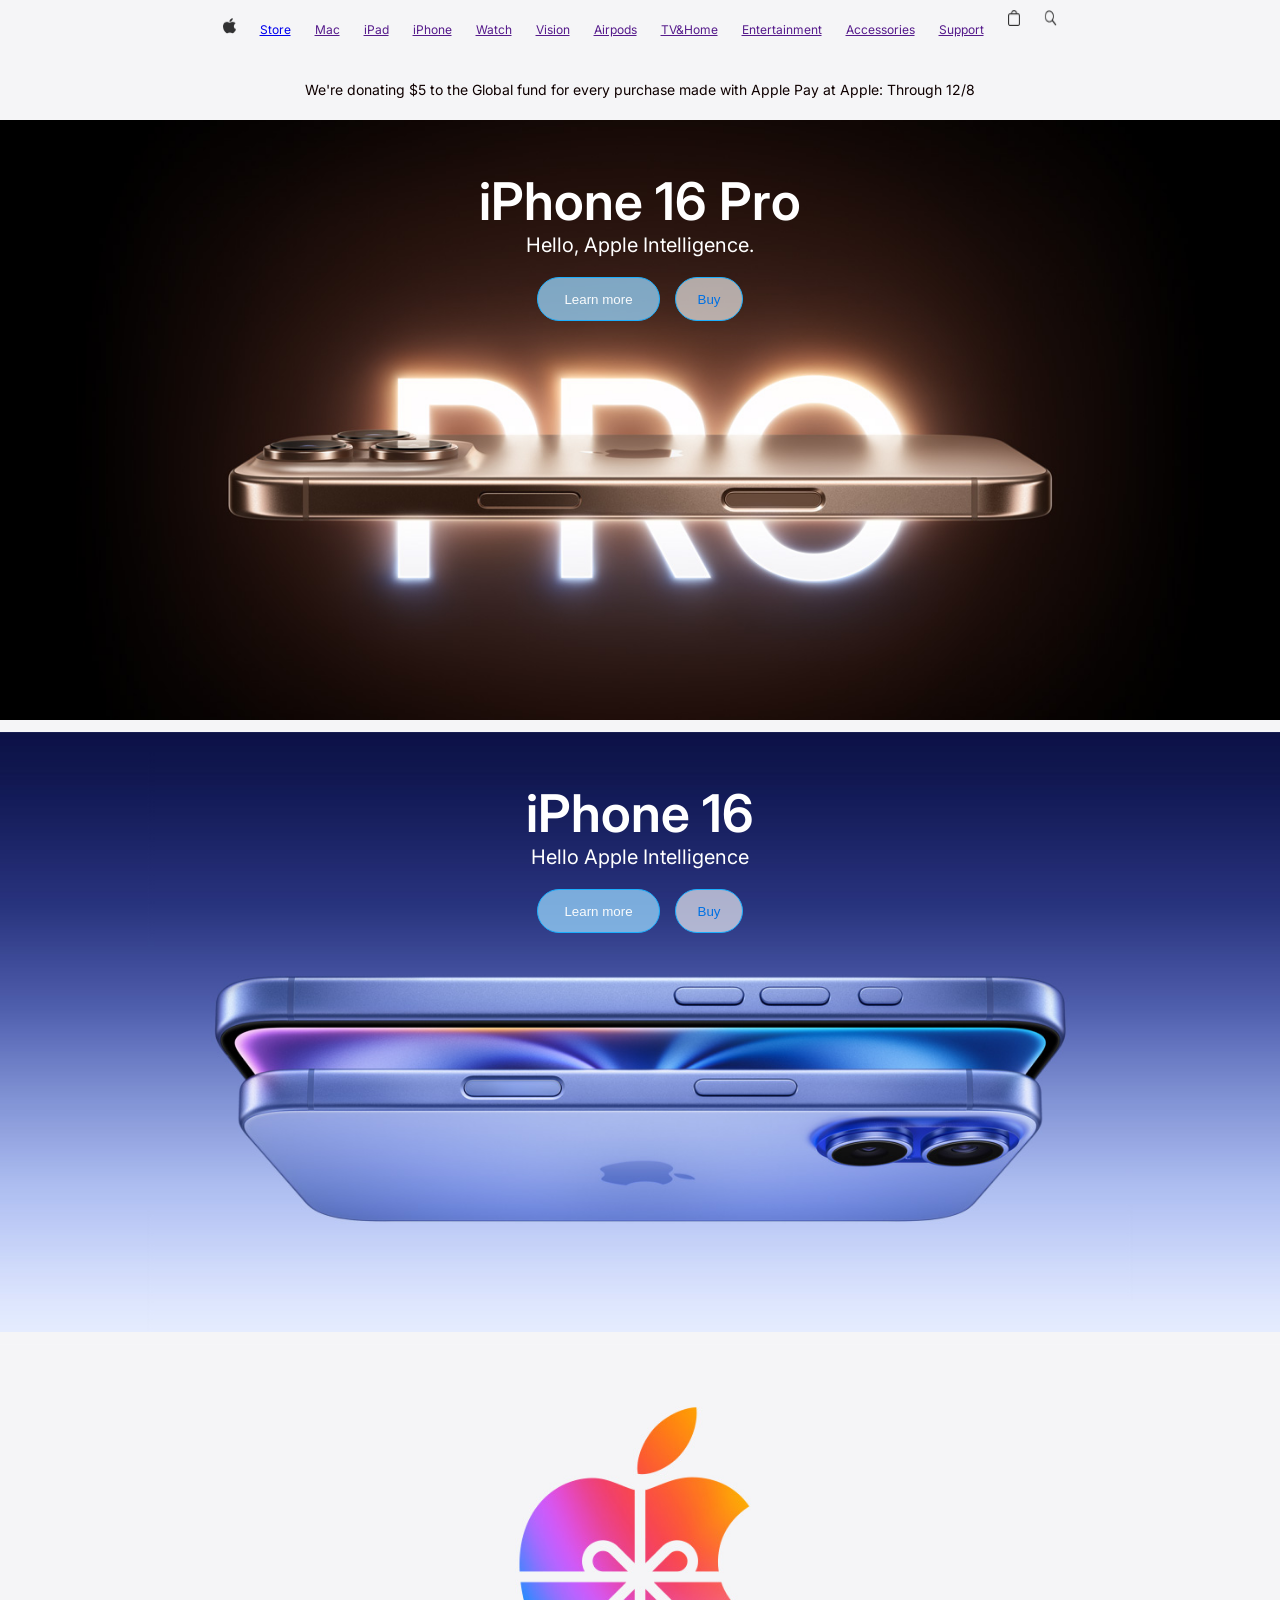
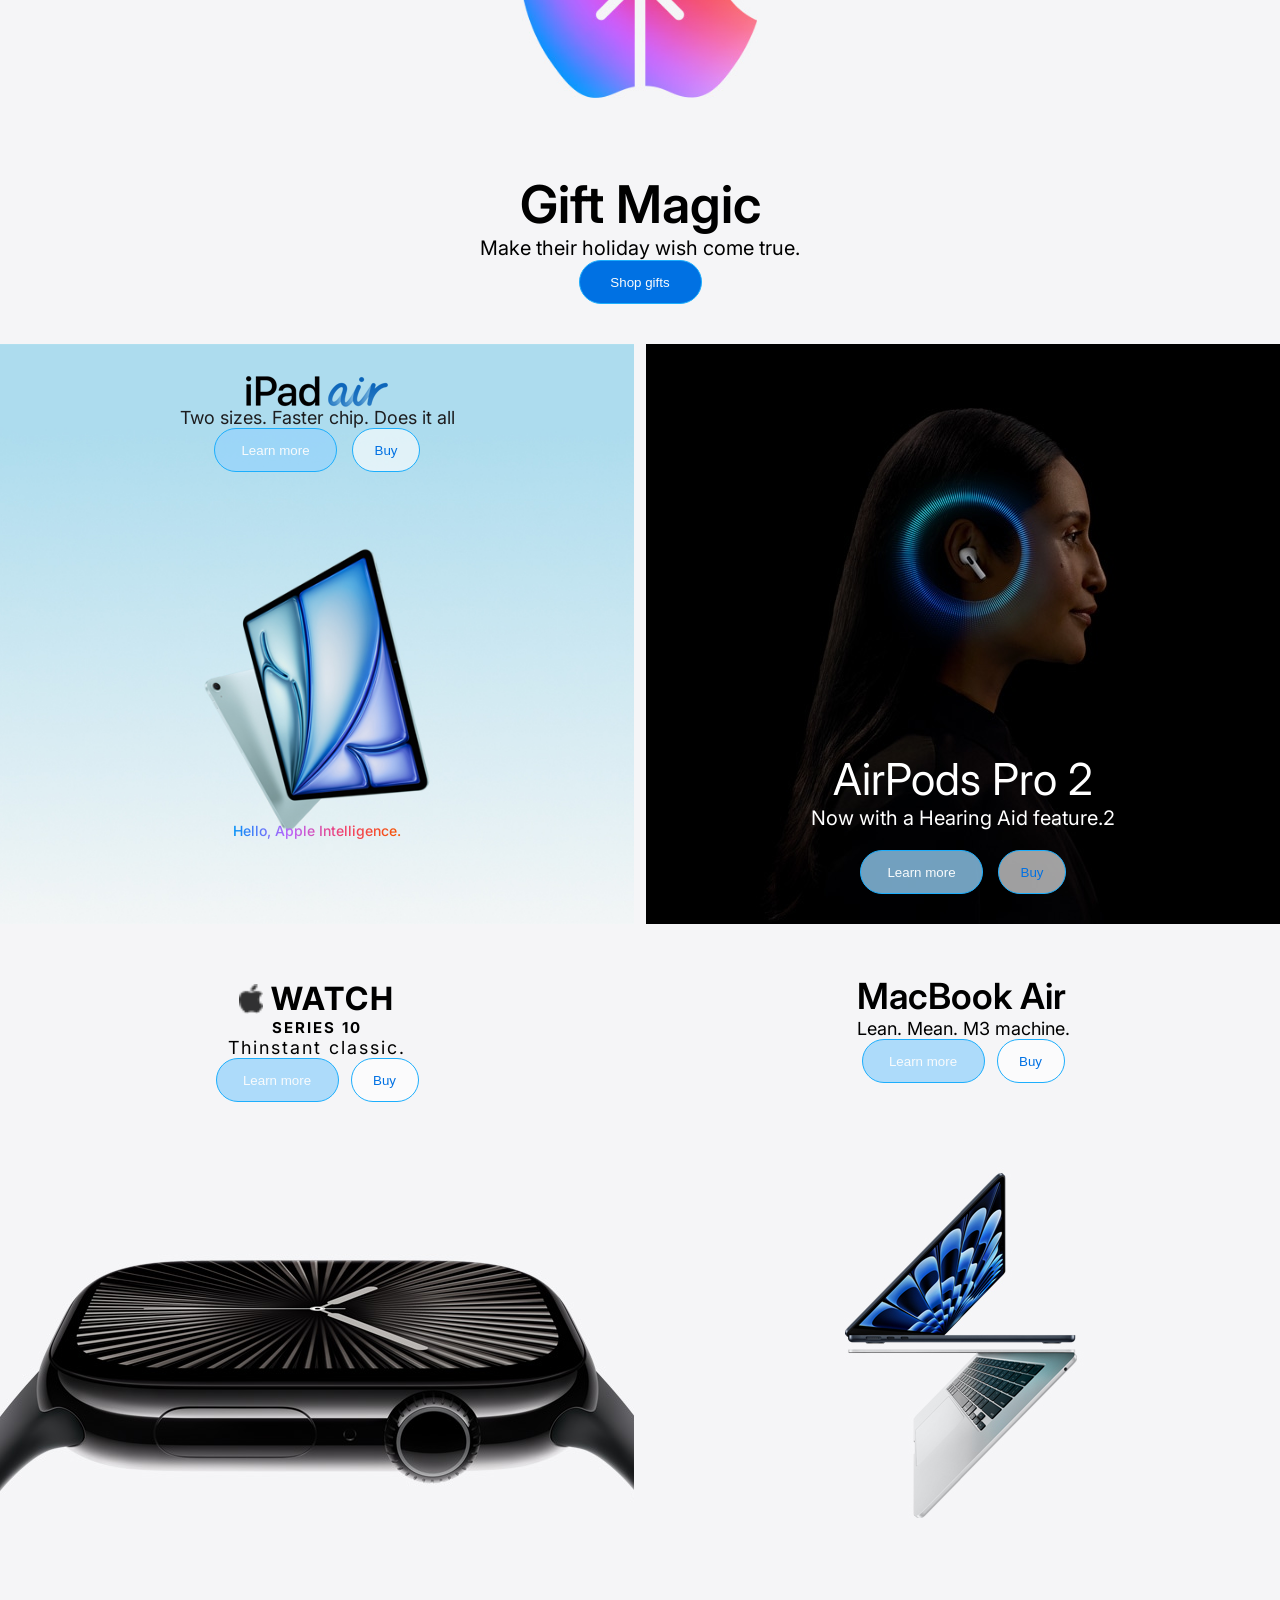
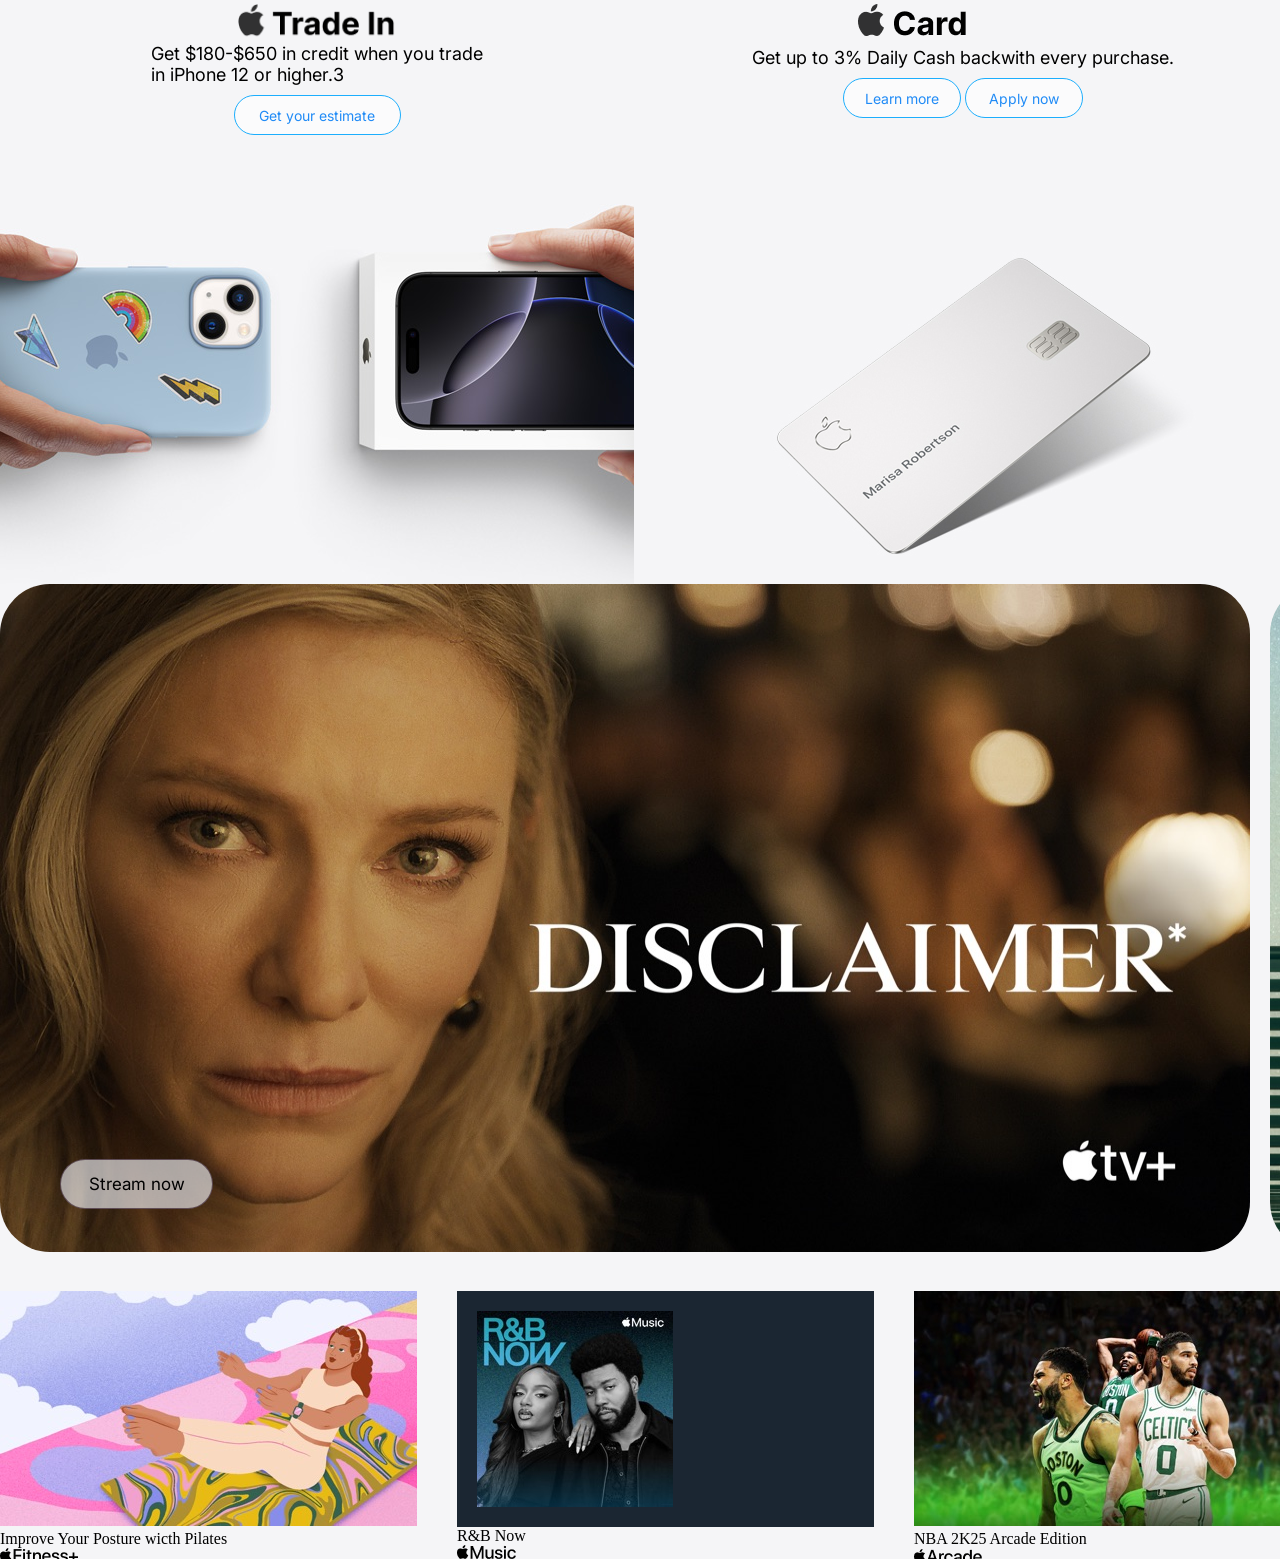
==== commit fa4804ba: "aplle uurchlult" ====
--- a/apple.html
+++ b/apple.html
@@ -13,7 +13,7 @@
     <div id="container">
       <div class="starara">
         <header class="header">
-          <nav class="header">
+          <nav class="header-tags">
             <a href=""
               ><img src="./Vector (2).png" alt="" class="header-icons"
             /></a>
--- a/applestyle.css
+++ b/applestyle.css
@@ -17,6 +17,10 @@
   gap: 24px;
   justify-content: center;
   height: 60px;
+}
+nav {
+  display: flex;
+  gap: 24px;
 }
 .header-icons {
   height: 15.94px;
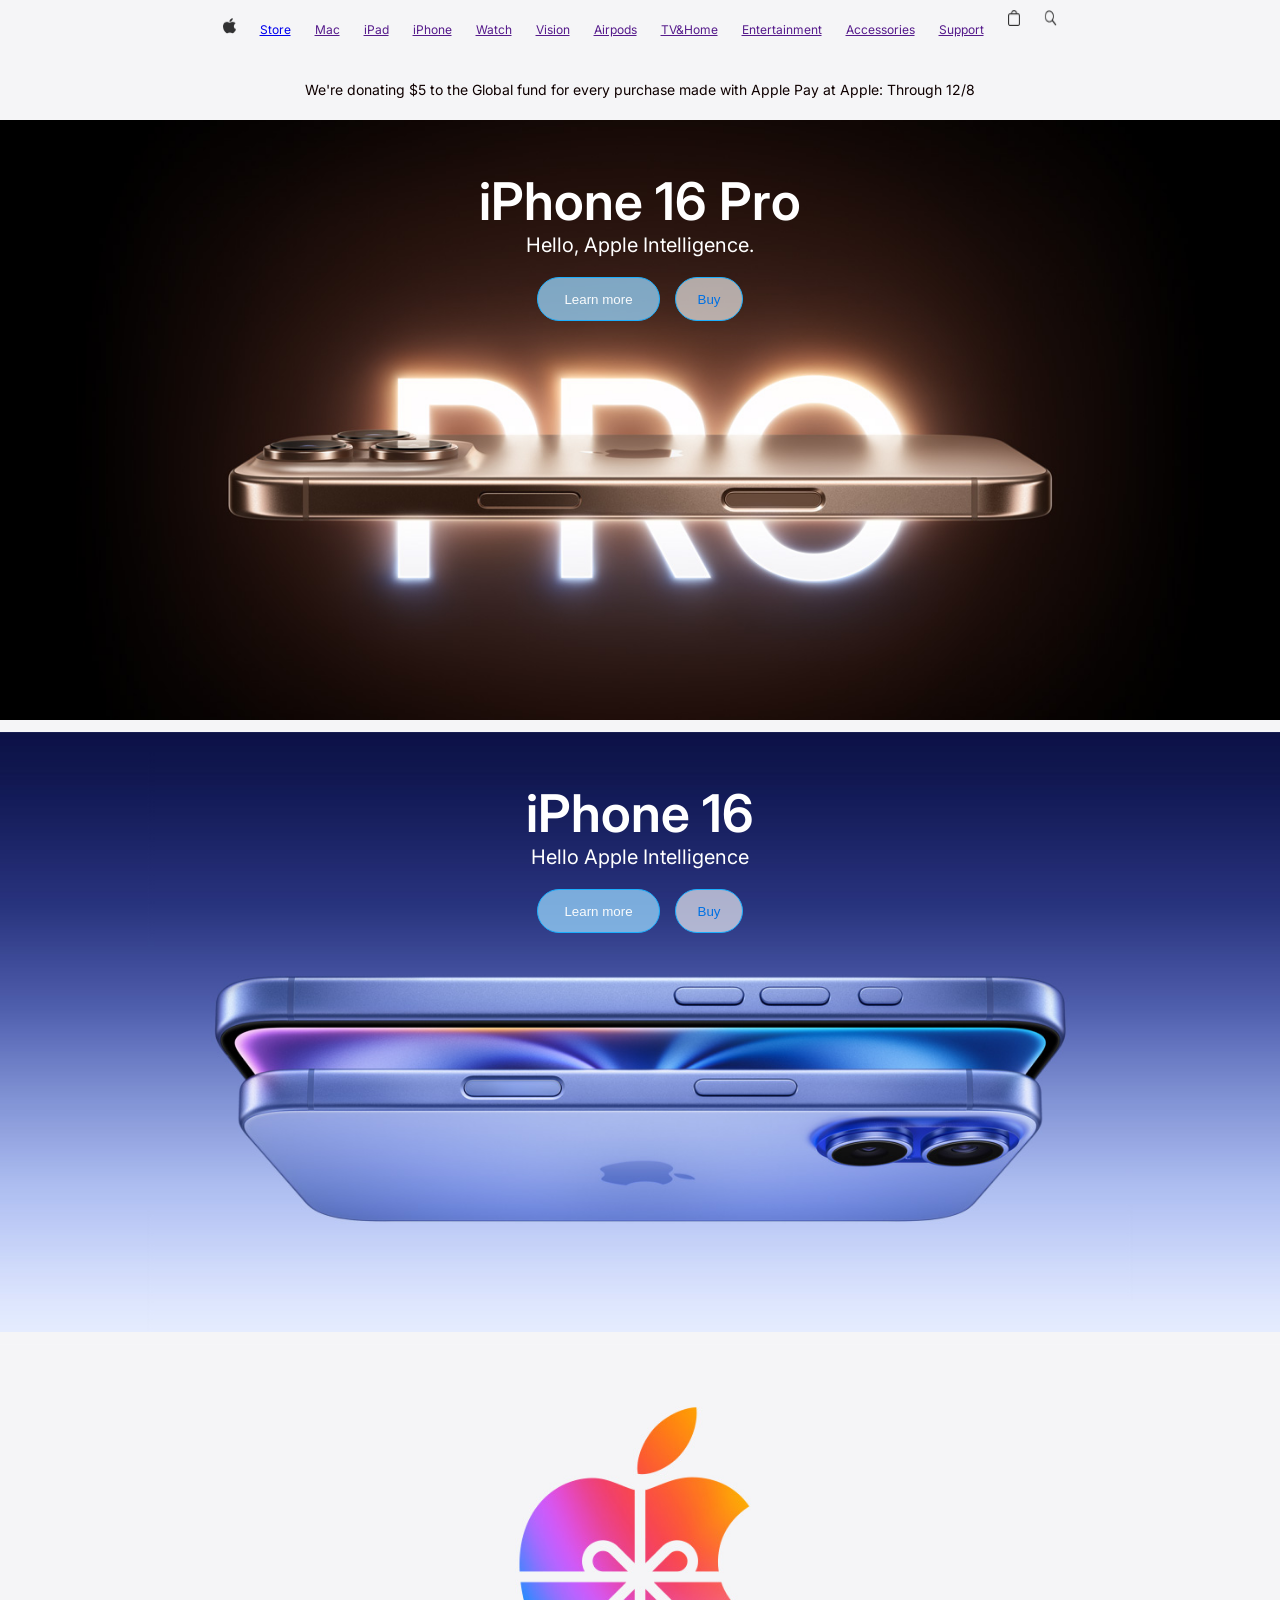
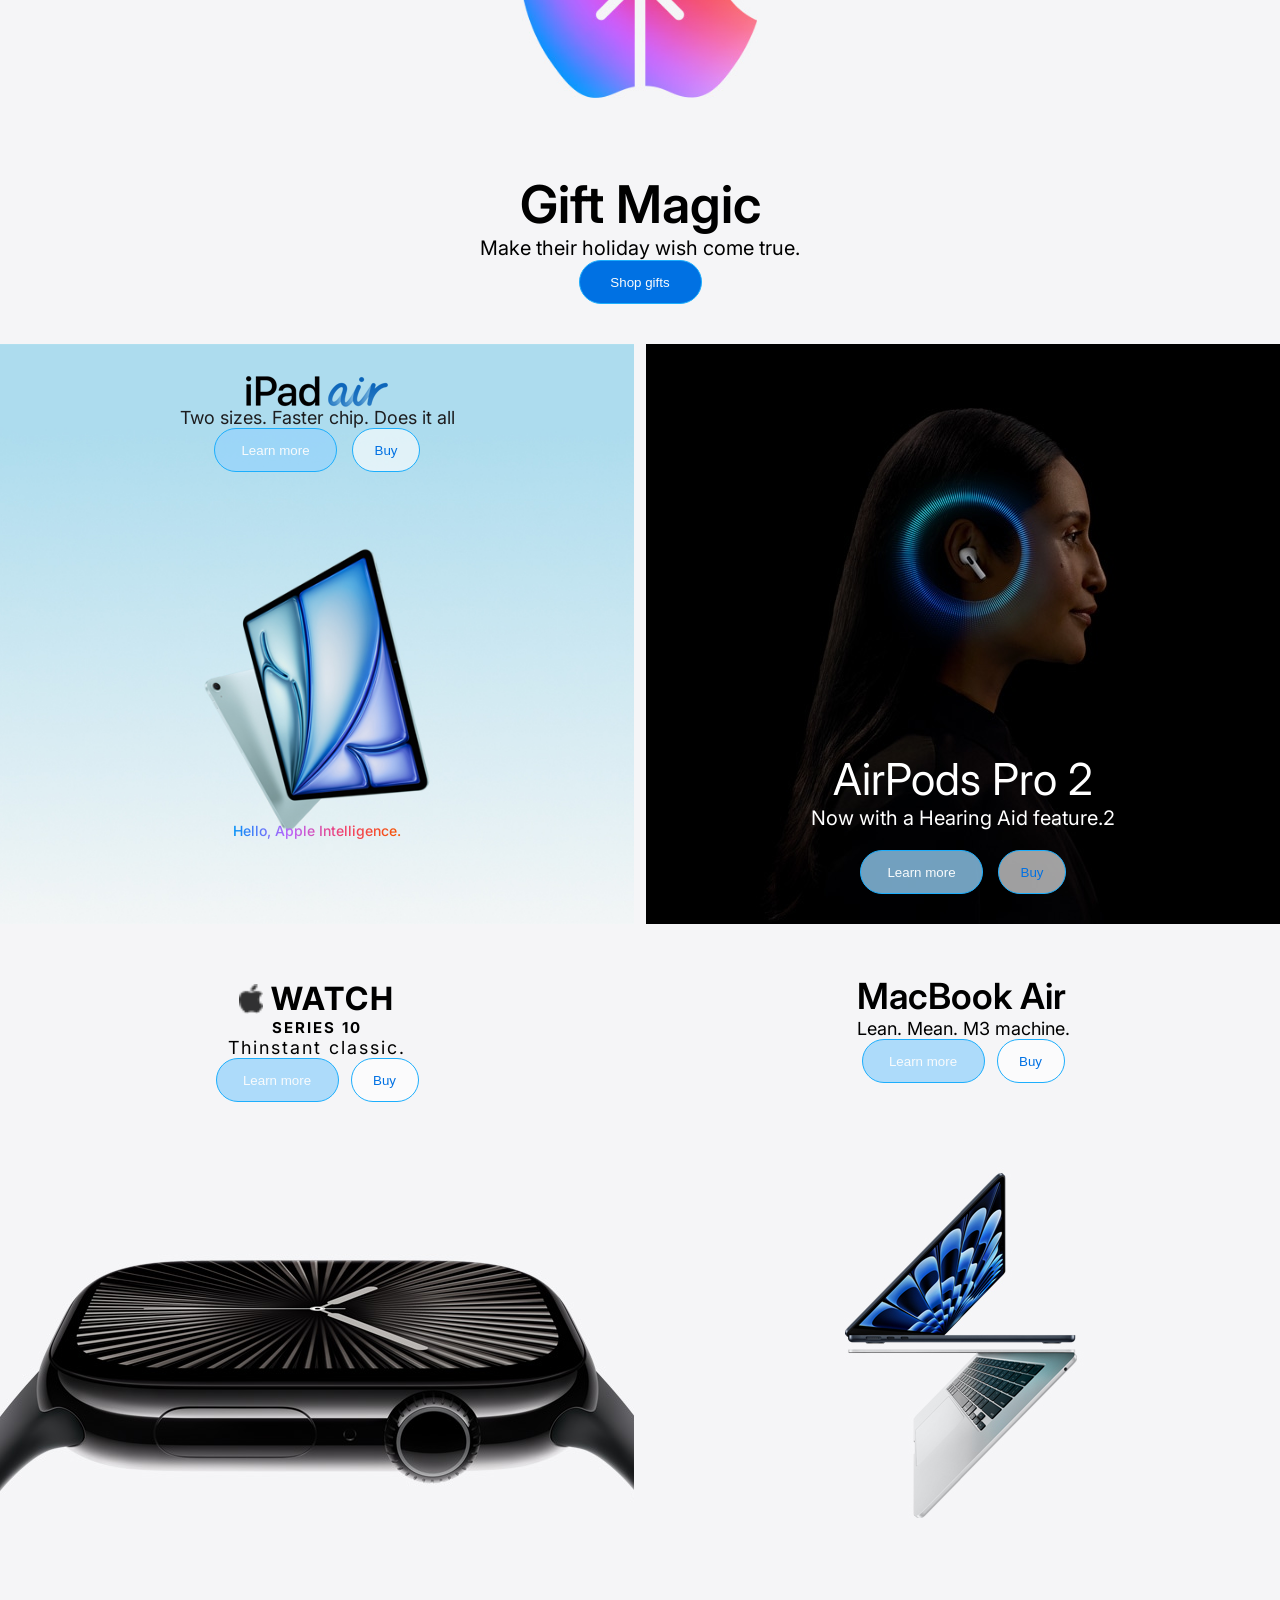
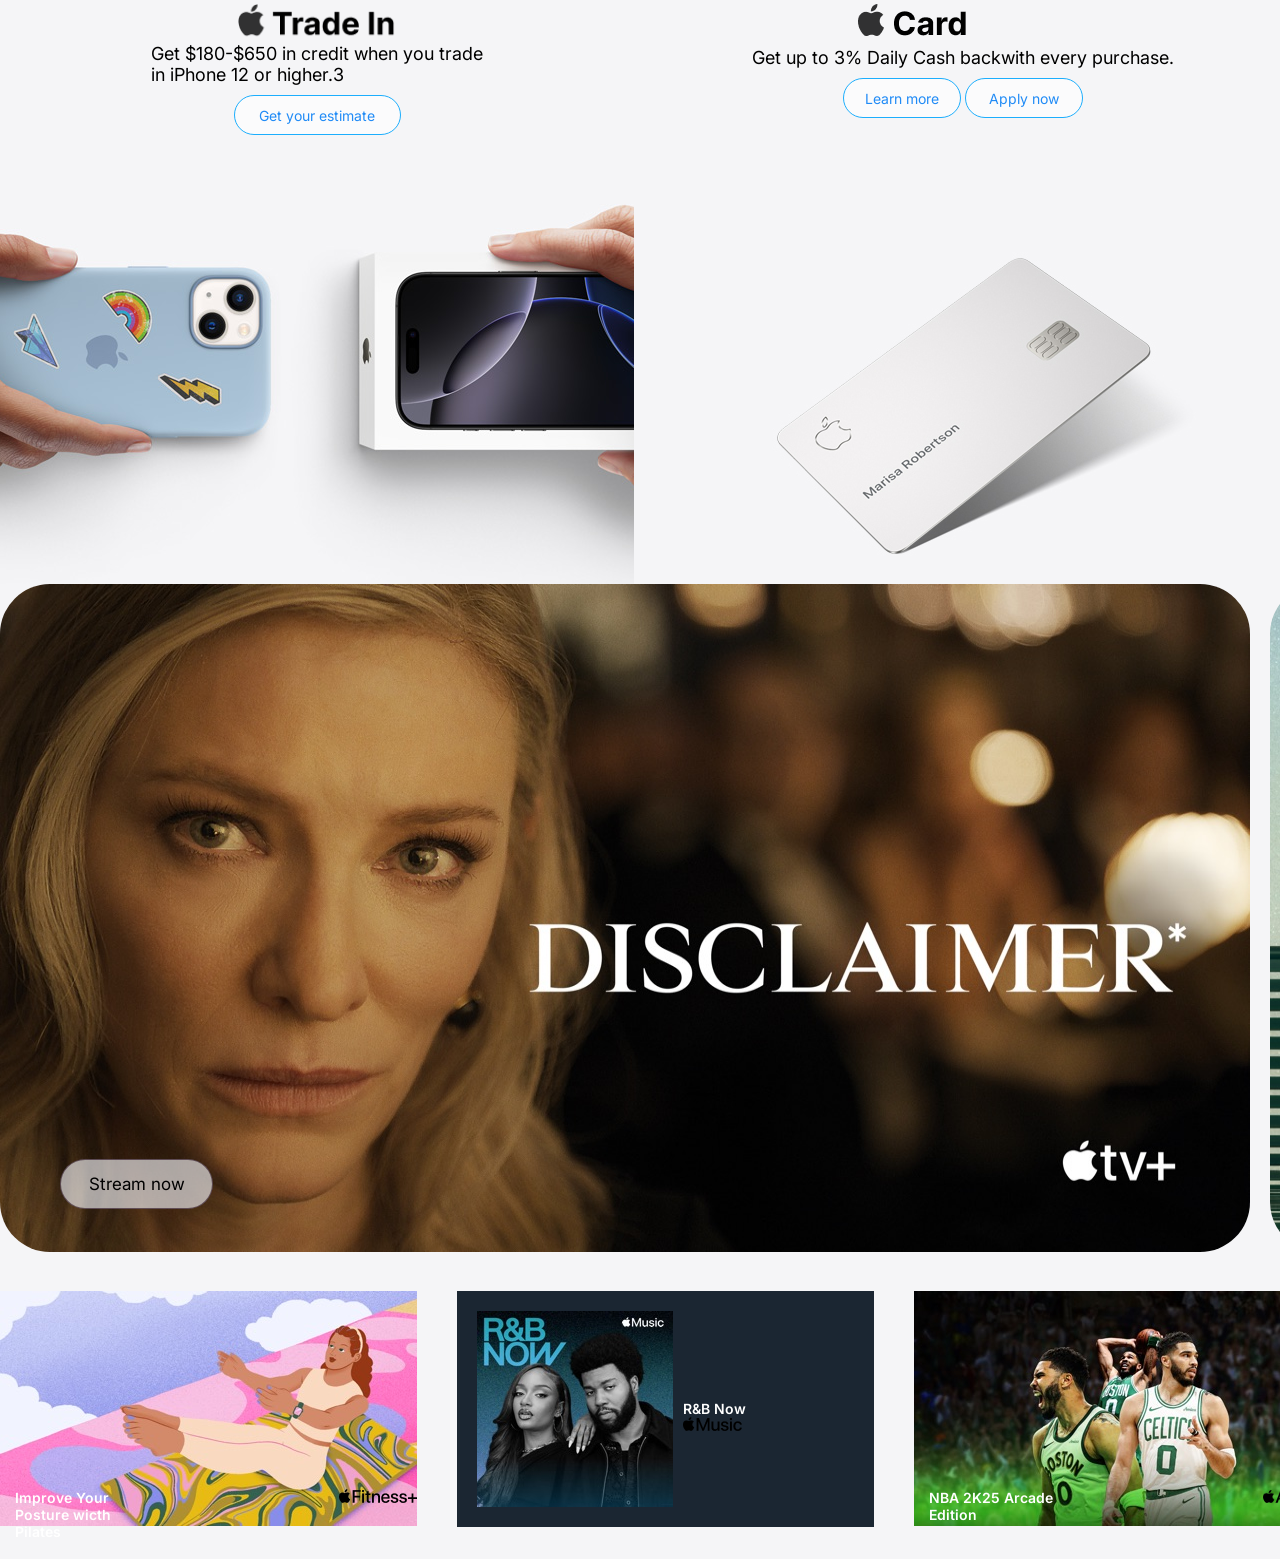
==== commit ee0f4849: "brgal duus" ====
--- a/apple.html
+++ b/apple.html
@@ -211,47 +211,41 @@
               <img src="./footer1.jpg" alt="" />
               <div class="lilpic-text">
                 <p>Improve Your Posture wicth Pilates</p>
-                <img src="./Vectorfit.png" alt="" />
+                <img src="./Vectorfit.png" alt="" class="icon-footer" />
               </div>
             </div>
             <div class="image">
               <div class="footer-detail-first">
                 <img src="./footer2.jpg" alt="" class="lilphoto" />
               </div>
-              <div class="lilpic-text">
+              <div class="lilpic2-text">
                 <p>R&B Now</p>
-                <img src="./Vectormusic.png" alt="" />
+                <img src="./Vectormusic.png" alt="" class="icon-music" />
               </div>
             </div>
             <div class="image">
               <img src="./footer3.jpg" alt="" />
               <div class="lilpic-text">
                 <p>NBA 2K25 Arcade Edition</p>
-                <img src="./Vectorarcade.png" alt="" />
+                <img src="./Vectorarcade.png" alt="" class="icon-footer" />
               </div>
             </div>
             <div class="image">
               <img src="./footer4.jpg" alt="" />
               <div class="lilpic-text">
                 <p>Strength with Kim</p>
-                <img src="./Vectorfit+.png" alt="" />
+                <img src="./Vectorfit+.png" alt="" class="icon-footer" />
               </div>
             </div>
             <div class="image">
               <div class="footer-detail-second">
                 <img src="./footer5.jpg" alt="" class="lilphoto" />
-                <div class="lilpic-text">
+                <div class="lilpic2-text">
                   <p>Good music.</p>
-                  <img src="./Vectormusic.png" alt="" />
+                  <img src="./Vectormusic.png" alt="" class="icon-music" />
                 </div>
               </div>
             </div>
-            <!-- <div class="image">
-              <img src="./footer6.jpg" alt="" />
-              <div class="lilpic-text">
-                <img src="./Vectorfit+.png" alt="" />
-              </div>
-            </div> -->
             <div class="image">
               <div class="footer-detail-third">
                 <img src="./footer7.jpg" alt="" class="lilphoto" />
--- a/applestyle.css
+++ b/applestyle.css
@@ -450,7 +450,6 @@
   display: flex;
   scroll-snap-align: center;
   gap: 40px;
-  position: relative;
 }
 #photos {
   height: 236px;
@@ -482,6 +481,35 @@
   justify-content: center;
   align-items: center;
 }
+.image {
+  position: relative;
+}
 .lilpic-text {
   position: absolute;
-}
+  font-family: "Inter", sans-serif;
+  color: #ffffff;
+  font-size: 14px;
+  font-weight: 600;
+  display: flex;
+  gap: 180px;
+  top: 198px;
+  left: 15px;
+}
+.icon-footer {
+  height: 14px;
+  width: 78px;
+}
+.icon-music {
+  height: 14px;
+  width: 59px;
+  position: absolute;
+}
+.lilpic2-text {
+  position: absolute;
+  top: 109px;
+  left: 226px;
+  font-family: "Inter", sans-serif;
+  color: #ffffff;
+  font-size: 14px;
+  font-weight: 600;
+}
